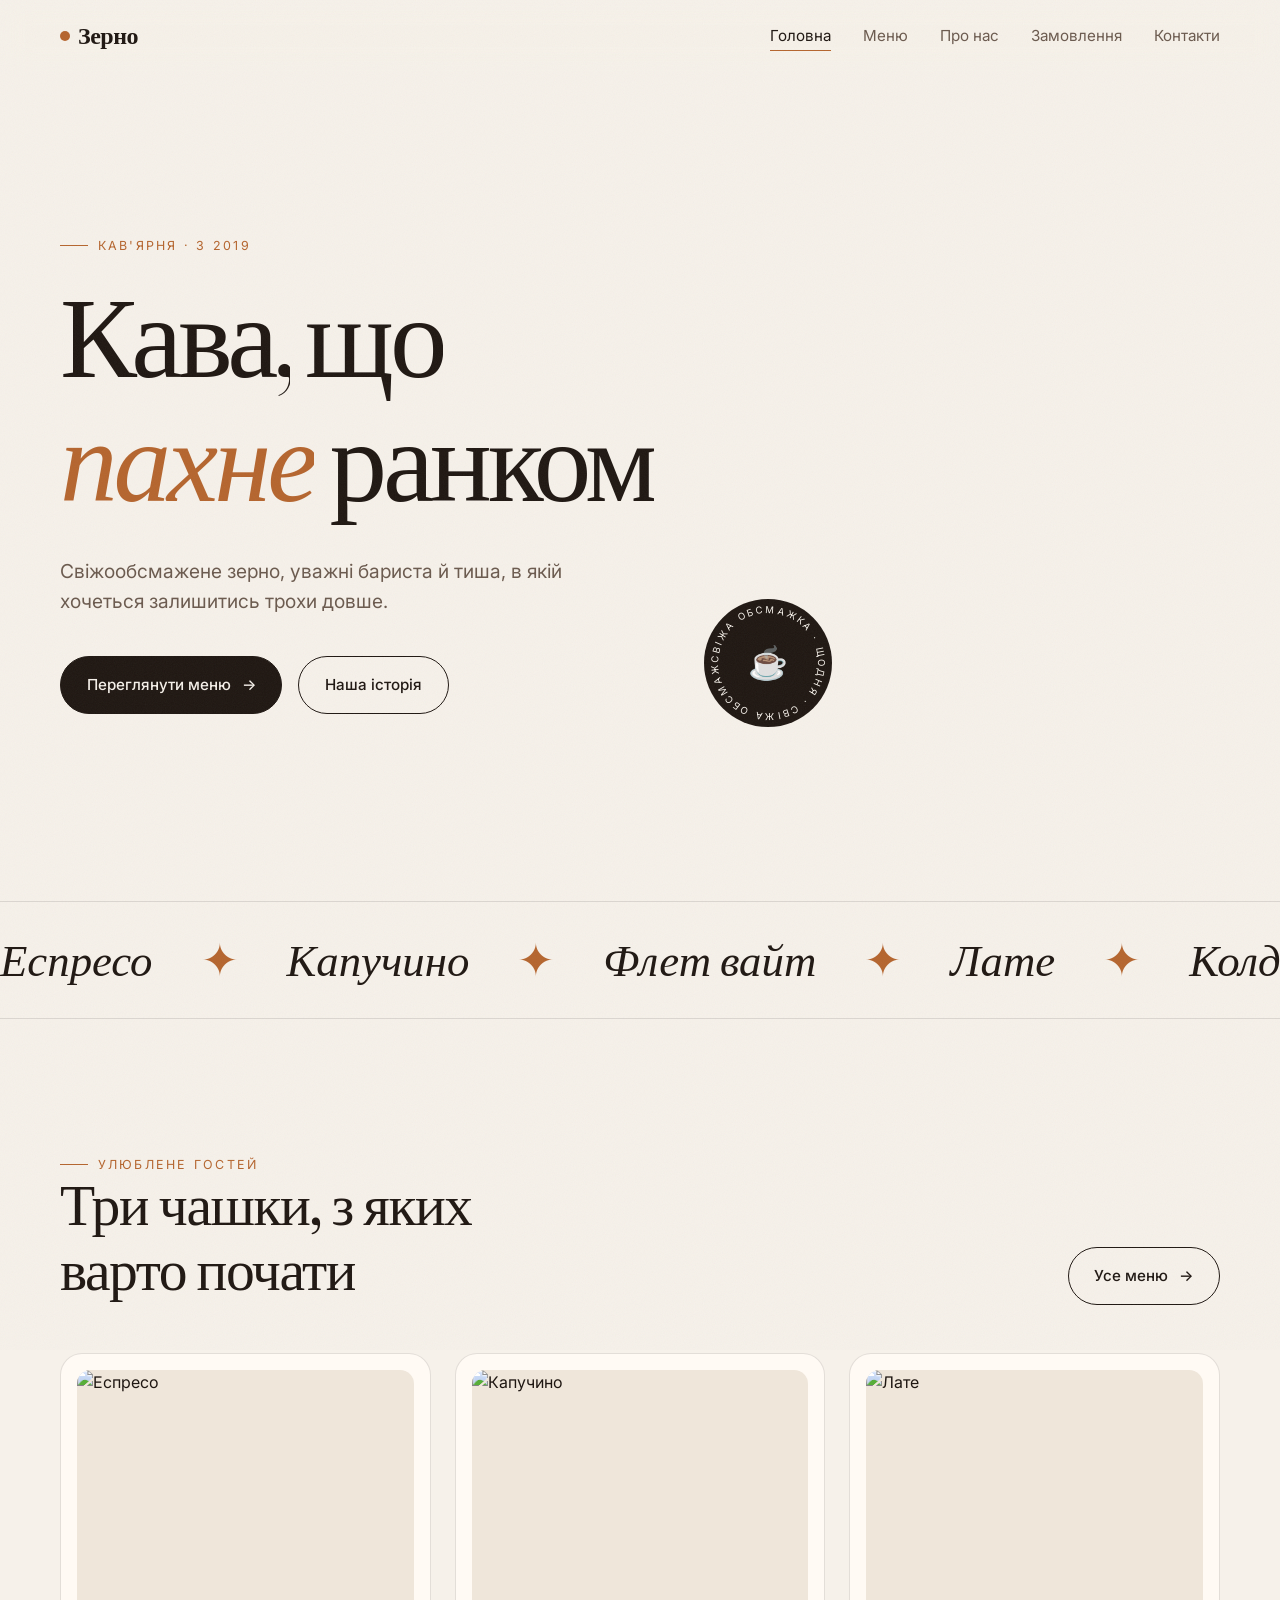
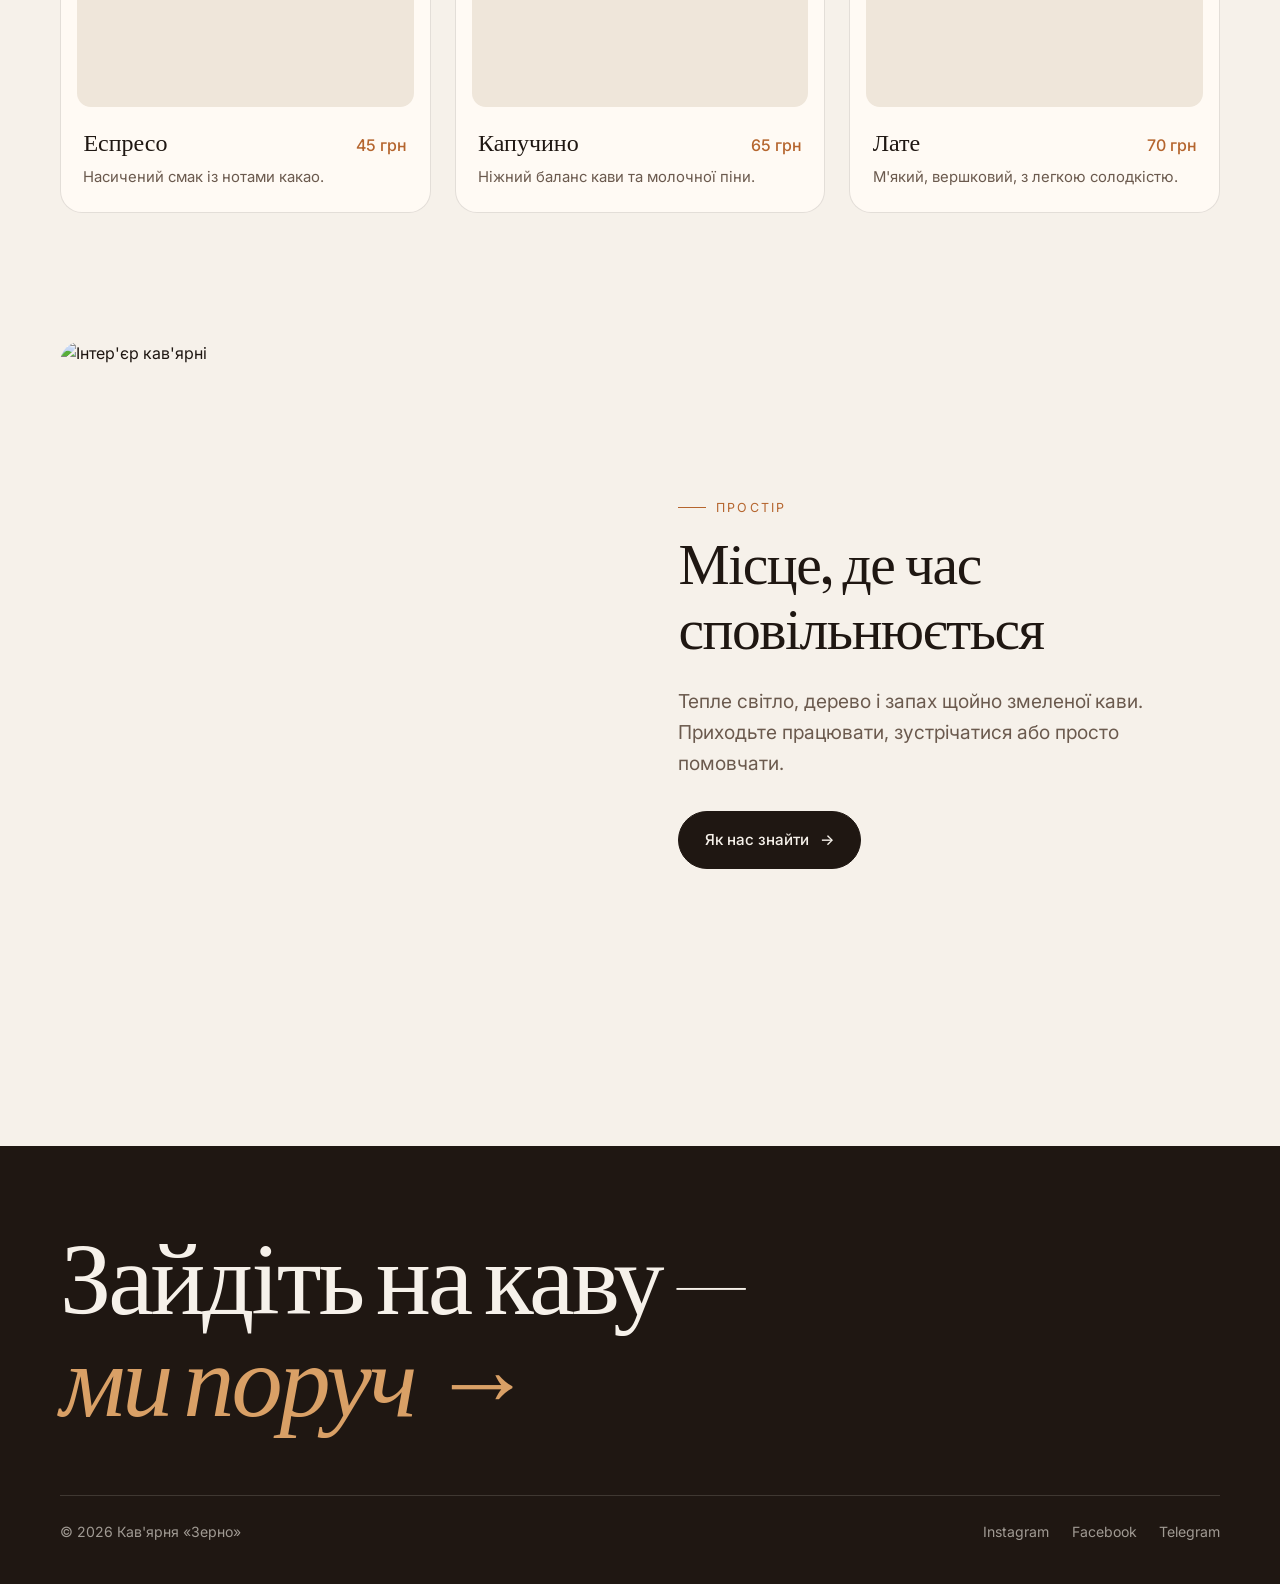
==== index.html @ 42fdb1ff "Багатосторінковий мінімалістичний сайт кав'ярні з анімаціями - 5 сторінок: головна, меню, про нас, з" ====
<!DOCTYPE html>
<html lang="uk">
<head>
  <meta charset="UTF-8">
  <meta name="viewport" content="width=device-width, initial-scale=1.0">
  <title>Зерно — кав'ярня</title>
  <meta name="description" content="Кав'ярня «Зерно»: свіжообсмажена кава, авторські напої та затишок у центрі міста.">
  <link rel="preconnect" href="https://fonts.googleapis.com">
  <link rel="preconnect" href="https://fonts.gstatic.com" crossorigin>
  <link href="https://fonts.googleapis.com/css2?family=Fraunces:ital,opsz,wght@0,9..144,300..600;1,9..144,300..600&family=Inter:wght@400;500&display=swap" rel="stylesheet">
  <link rel="stylesheet" href="css/site.css">
  <script defer src="js/site.js"></script>
</head>
<body data-page="index">
<main>
  <section class="hero">
    <div class="wrap hero-grid">
      <div>
        <span class="eyebrow reveal">Кав'ярня · з 2019</span>
        <h1 class="display split">Кава, що <em>пахне</em> ранком</h1>
        <p class="lead reveal" style="--d:.5s">Свіжообсмажене зерно, уважні бариста й тиша, в якій хочеться залишитись трохи довше.</p>
        <div class="hero-actions reveal" style="--d:.65s">
          <a class="btn" href="menu.html">Переглянути меню <span class="arrow">→</span></a>
          <a class="btn btn--ghost" href="about.html">Наша історія</a>
        </div>
      </div>
      <div class="hero-visual reveal" style="--d:.3s">
        <div class="blob" data-parallax="18">
          <img src="foto/кава до файла lesson.html/coffee-brain-caffeine-neuroscincces.webp" alt="Капучино з латте-артом у формі серця">
        </div>
        <div class="steam" aria-hidden="true"><i></i><i></i><i></i></div>
        <div class="badge" aria-hidden="true" data-parallax="-12">
          <svg viewBox="0 0 128 128"><defs><path id="c" d="M64,64 m-50,0 a50,50 0 1,1 100,0 a50,50 0 1,1 -100,0"/></defs><text><textPath href="#c">свіжа обсмажка · щодня · свіжа обсмажка · щодня ·</textPath></text></svg>
          <b>☕</b>
        </div>
      </div>
    </div>
  </section>

  <div class="marquee" aria-label="Наші напої">
    <div class="marquee-track">
      <span>Еспресо</span><span>✦</span><span>Капучино</span><span>✦</span><span>Флет вайт</span><span>✦</span><span>Лате</span><span>✦</span><span>Колд брю</span><span>✦</span>
    </div>
  </div>

  <section>
    <div class="wrap">
      <div class="section-head">
        <div>
          <span class="eyebrow reveal">Улюблене гостей</span>
          <h2 class="h2 split">Три чашки, з яких<br>варто почати</h2>
        </div>
        <a class="btn btn--ghost reveal" href="menu.html">Усе меню <span class="arrow">→</span></a>
      </div>
      <div class="cards">
        <article class="card reveal">
          <div class="card-img"><img src="foto/папка для файла index.html/еспрессо.jpg" alt="Еспресо" loading="lazy"></div>
          <div class="card-body"><h3>Еспресо</h3><span class="price">45 грн</span></div>
          <p>Насичений смак із нотами какао.</p>
        </article>
        <article class="card reveal" style="--d:.12s">
          <div class="card-img"><img src="foto/кава до файла lesson.html/Everything_you_need_to_know_about_decaf_coffee.webp" alt="Капучино" loading="lazy"></div>
          <div class="card-body"><h3>Капучино</h3><span class="price">65 грн</span></div>
          <p>Ніжний баланс кави та молочної піни.</p>
        </article>
        <article class="card reveal" style="--d:.24s">
          <div class="card-img"><img src="foto/папка для файла index.html/латте норм.jpg" alt="Лате" loading="lazy"></div>
          <div class="card-body"><h3>Лате</h3><span class="price">70 грн</span></div>
          <p>М'який, вершковий, з легкою солодкістю.</p>
        </article>
      </div>
    </div>
  </section>

  <section style="padding-top:0">
    <div class="wrap split-row">
      <div class="media reveal-img"><img src="foto/папка для файла index.html/фон.webp" alt="Інтер'єр кав'ярні" loading="lazy"></div>
      <div>
        <span class="eyebrow reveal">Простір</span>
        <h2 class="h2 split">Місце, де час<br>сповільнюється</h2>
        <p class="lead reveal">Тепле світло, дерево і запах щойно змеленої кави. Приходьте працювати, зустрічатися або просто помовчати.</p>
        <a class="btn reveal" href="contacts.html">Як нас знайти <span class="arrow">→</span></a>
      </div>
    </div>
  </section>
</main>
</body>
</html>
---- css/site.css ----
/* ============ Кав'ярня «Зерно» — спільні стилі ============ */
:root {
  --bg: #f6f1ea;
  --bg-2: #efe6da;
  --ink: #1f1712;
  --ink-soft: #6b5a4e;
  --line: rgba(31, 23, 18, .12);
  --accent: #b5652e;
  --accent-2: #d9a066;
  --card: #fffaf4;
  --radius: 22px;
  --ease: cubic-bezier(.22, 1, .36, 1);
  --serif: "Fraunces", Georgia, serif;
  --sans: "Inter", system-ui, -apple-system, "Segoe UI", sans-serif;
  --wrap: min(1160px, 100% - 40px);
}

* { box-sizing: border-box; margin: 0; padding: 0; }
html { scroll-behavior: smooth; }
body {
  font-family: var(--sans);
  color: var(--ink);
  background: var(--bg);
  line-height: 1.6;
  -webkit-font-smoothing: antialiased;
  overflow-x: hidden;
}
img { display: block; max-width: 100%; }
a { color: inherit; text-decoration: none; }
button, input, select, textarea { font: inherit; color: inherit; }
::selection { background: var(--accent); color: #fff; }

.wrap { width: var(--wrap); margin-inline: auto; }

/* ---------- Плавні переходи між сторінками ---------- */
@view-transition { navigation: auto; }
::view-transition-old(root) { animation: vt-out .35s var(--ease) both; }
::view-transition-new(root) { animation: vt-in .55s var(--ease) both; }
@keyframes vt-out { to { opacity: 0; transform: translateY(-12px); filter: blur(4px); } }
@keyframes vt-in { from { opacity: 0; transform: translateY(16px); filter: blur(4px); } }


/* Шторка-фолбек для браузерів без View Transitions */
.curtain {
  position: fixed; inset: 0; z-index: 100;
  background: var(--ink);
  transform: scaleY(0); transform-origin: bottom;
  pointer-events: none;
}
.curtain.is-leaving { animation: curtain-in .45s var(--ease) forwards; }
@keyframes curtain-in { to { transform: scaleY(1); } }

/* Зерниста текстура */
body::after {
  content: ""; position: fixed; inset: -50%; z-index: 90; pointer-events: none;
  opacity: .05;
  background-image: url("data:image/svg+xml,%3Csvg xmlns='http://www.w3.org/2000/svg' width='160' height='160'%3E%3Cfilter id='n'%3E%3CfeTurbulence type='fractalNoise' baseFrequency='.9' numOctaves='3'/%3E%3C/filter%3E%3Crect width='100%25' height='100%25' filter='url(%23n)'/%3E%3C/svg%3E");
  animation: grain 1.2s steps(4) infinite;
}
@keyframes grain {
  25% { transform: translate(-3%, 2%); }
  50% { transform: translate(2%, -3%); }
  75% { transform: translate(-1%, 3%); }
}

/* ---------- Шапка ---------- */
.site-header {
  position: sticky; top: 0; z-index: 50;
  border-bottom: 1px solid transparent;
  transition: border-color .3s;
}
/* Розмиття на псевдоелементі: backdrop-filter на самій шапці
   ламає position: fixed у мобільного меню */
.site-header::before {
  content: ""; position: absolute; inset: 0; z-index: -1;
  backdrop-filter: blur(14px) saturate(1.4);
  -webkit-backdrop-filter: blur(14px) saturate(1.4);
  background: color-mix(in srgb, var(--bg) 72%, transparent);
}
.site-header.is-scrolled { border-color: var(--line); }
.nav { display: flex; align-items: center; justify-content: space-between; height: 72px; }
.logo { font-family: var(--serif); font-size: 1.5rem; font-weight: 600; letter-spacing: -.02em; display: flex; align-items: center; gap: .5rem; }
.logo-dot { width: 10px; height: 10px; border-radius: 50%; background: var(--accent); animation: pulse 2.4s var(--ease) infinite; }
@keyframes pulse { 50% { transform: scale(1.5); opacity: .5; } }

.nav-links { display: flex; gap: 2rem; list-style: none; }
.nav-links a {
  position: relative; font-size: .95rem; color: var(--ink-soft);
  transition: color .3s;
}
.nav-links a::after {
  content: ""; position: absolute; left: 0; right: 0; bottom: -6px; height: 1.5px;
  background: var(--accent); transform: scaleX(0); transform-origin: right;
  transition: transform .45s var(--ease);
}
.nav-links a:hover, .nav-links a[aria-current="page"] { color: var(--ink); }
.nav-links a:hover::after, .nav-links a[aria-current="page"]::after { transform: scaleX(1); transform-origin: left; }

.burger { display: none; width: 44px; height: 44px; border: 0; background: none; cursor: pointer; position: relative; }
.burger span { position: absolute; left: 11px; right: 11px; height: 1.5px; background: var(--ink); transition: transform .4s var(--ease), top .4s var(--ease); }
.burger span:nth-child(1) { top: 18px; }
.burger span:nth-child(2) { top: 25px; }
.menu-open .burger span:nth-child(1) { top: 21px; transform: rotate(45deg); }
.menu-open .burger span:nth-child(2) { top: 21px; transform: rotate(-45deg); }

@media (max-width: 760px) {
  .burger { display: block; z-index: 2; }
  .nav-links {
    position: fixed; inset: 0; z-index: 1;
    flex-direction: column; justify-content: center; align-items: center; gap: 1.6rem;
    background: var(--bg);
    clip-path: circle(0 at calc(100% - 42px) 36px);
    transition: clip-path .7s var(--ease);
  }
  .nav-links a { font-family: var(--serif); font-size: 2.2rem; color: var(--ink); }
  .menu-open .nav-links { clip-path: circle(150% at calc(100% - 42px) 36px); }
  .menu-open { overflow: hidden; }
}

/* ---------- Типографіка ---------- */
.eyebrow {
  display: inline-flex; align-items: center; gap: .6rem;
  font-size: .78rem; letter-spacing: .18em; text-transform: uppercase; color: var(--accent);
}
.eyebrow::before { content: ""; width: 28px; height: 1px; background: currentColor; }
.display {
  font-family: var(--serif); font-weight: 400; letter-spacing: -.035em; line-height: 1;
  font-size: clamp(3rem, 9vw, 7.5rem);
}
.display em { font-style: italic; color: var(--accent); }
.h2 { font-family: var(--serif); font-weight: 400; letter-spacing: -.025em; line-height: 1.05; font-size: clamp(2rem, 5vw, 3.6rem); }
.lead { font-size: clamp(1.02rem, 1.6vw, 1.2rem); color: var(--ink-soft); max-width: 46ch; }
.muted { color: var(--ink-soft); }

/* Поділ заголовка на слова для анімації */
.split .w { display: inline-block; overflow: hidden; vertical-align: top; padding-bottom: .08em; }
.split .w > span { display: inline-block; transform: translateY(110%); transition: transform 1s var(--ease); transition-delay: calc(var(--i) * 70ms + 100ms); }
.split.is-in .w > span { transform: none; }

/* ---------- Кнопки ---------- */
.btn {
  --b: var(--ink);
  position: relative; display: inline-flex; align-items: center; gap: .7rem;
  padding: 1rem 1.6rem; border-radius: 999px; border: 1px solid var(--b);
  font-size: .95rem; font-weight: 500; cursor: pointer; overflow: hidden; isolation: isolate;
  background: var(--b); color: var(--bg);
  transition: transform .4s var(--ease), color .4s var(--ease);
}
.btn::before {
  content: ""; position: absolute; inset: 0; z-index: -1; border-radius: inherit;
  background: var(--accent); transform: translateY(101%); transition: transform .5s var(--ease);
}
.btn:hover::before { transform: none; }
.btn .arrow { transition: transform .4s var(--ease); }
.btn:hover .arrow { transform: translateX(4px) rotate(-45deg); }
.btn--ghost { background: transparent; color: var(--ink); }
.btn--ghost:hover { color: #fff; }
.btn--ghost::before { background: var(--ink); }

/* ---------- Поява під час скролу ---------- */
.reveal { opacity: 0; translate: 0 40px; }
.reveal.is-in { animation: reveal-in 1s var(--ease) var(--d, 0s) both; }
@keyframes reveal-in { from { opacity: 0; translate: 0 40px; } to { opacity: 1; translate: 0 0; } }
/* clip-path на самому зображенні, бо IntersectionObserver враховує обрізку цілі */
.reveal-img img { clip-path: inset(100% 0 0 0); transform: scale(1.25); transition: clip-path 1.3s var(--ease), transform 1.6s var(--ease); }
.reveal-img.is-in img { clip-path: inset(0 0 0 0); transform: scale(1); }

/* ---------- Секції ---------- */
section { padding: clamp(4rem, 10vw, 8rem) 0; }
.page-hero { padding: clamp(4rem, 9vw, 7rem) 0 clamp(2rem, 5vw, 4rem); }
.page-hero .lead { margin-top: 1.5rem; }

/* Головна: hero */
.hero { min-height: calc(100svh - 72px); display: grid; align-items: center; padding: 2rem 0 4rem; }
.hero-grid { display: grid; grid-template-columns: 1.25fr 1fr; gap: clamp(2rem, 5vw, 5rem); align-items: center; }
.hero .display { margin: 1.4rem 0 1.8rem; }
.hero-actions { display: flex; flex-wrap: wrap; gap: 1rem; margin-top: 2.4rem; }
.hero-visual { position: relative; aspect-ratio: 4 / 5; }
.hero-visual .blob {
  position: absolute; inset: 0; overflow: hidden;
  border-radius: 46% 54% 42% 58% / 52% 40% 60% 48%;
  animation: morph 12s ease-in-out infinite;
}
.hero-visual .blob img { width: 100%; height: 100%; object-fit: cover; transform: scale(1.15); }
@keyframes morph {
  33% { border-radius: 58% 42% 55% 45% / 42% 58% 42% 58%; }
  66% { border-radius: 40% 60% 46% 54% / 60% 44% 56% 40%; }
}
.badge {
  position: absolute; left: -6%; bottom: 8%;
  width: 128px; height: 128px; border-radius: 50%;
  background: var(--ink); color: var(--bg); display: grid; place-items: center;
}
.badge svg { position: absolute; inset: 0; animation: spin 16s linear infinite; }
.badge text { font-size: 9.6px; letter-spacing: .24em; fill: var(--bg); text-transform: uppercase; }
.badge b { font-family: var(--serif); font-size: 2rem; font-weight: 400; }
@keyframes spin { to { transform: rotate(1turn); } }

/* Пара над чашкою */
.steam { position: absolute; top: -8%; left: 50%; transform: translateX(-50%); display: flex; gap: 14px; }
.steam i { width: 6px; height: 60px; border-radius: 6px; background: linear-gradient(to top, rgba(255,255,255,.0), rgba(255,255,255,.75)); filter: blur(4px); animation: steam 3.2s ease-in-out infinite; opacity: 0; }
.steam i:nth-child(2) { animation-delay: .7s; height: 80px; }
.steam i:nth-child(3) { animation-delay: 1.4s; }
@keyframes steam {
  0% { transform: translateY(20px) scaleX(1); opacity: 0; }
  40% { opacity: .9; }
  100% { transform: translateY(-50px) scaleX(2.4) skewX(12deg); opacity: 0; }
}

/* Біжучий рядок */
.marquee { border-block: 1px solid var(--line); padding: 1.4rem 0; overflow: hidden; display: flex; user-select: none; }
.marquee-track { display: flex; flex-shrink: 0; gap: 3rem; padding-right: 3rem; animation: marquee 28s linear infinite; }
.marquee span { font-family: var(--serif); font-size: clamp(1.6rem, 4vw, 2.8rem); white-space: nowrap; font-style: italic; }
.marquee span:nth-child(even) { color: var(--accent); font-style: normal; }
.marquee:hover .marquee-track { animation-play-state: paused; }
@keyframes marquee { to { transform: translateX(-100%); } }

/* Картки напоїв */
.section-head { display: flex; justify-content: space-between; align-items: end; gap: 2rem; flex-wrap: wrap; margin-bottom: 3rem; }
.cards { display: grid; grid-template-columns: repeat(3, 1fr); gap: 1.5rem; }
.card {
  position: relative; background: var(--card); border-radius: var(--radius);
  padding: 1rem 1rem 1.4rem; border: 1px solid var(--line);
  transition: transform .6s var(--ease), box-shadow .6s var(--ease);
  transform-style: preserve-3d;
}
.card:hover { box-shadow: 0 30px 60px -30px rgba(31, 23, 18, .35); }
.card-img { aspect-ratio: 1 / 1; border-radius: calc(var(--radius) - 8px); overflow: hidden; background: var(--bg-2); }
.card-img img { width: 100%; height: 100%; object-fit: cover; transition: transform 1s var(--ease); }
.card:hover .card-img img { transform: scale(1.07); }
.card-body { display: flex; justify-content: space-between; align-items: baseline; padding: 1.1rem .4rem 0; }
.card h3 { font-family: var(--serif); font-weight: 400; font-size: 1.5rem; }
.card .price { font-weight: 500; color: var(--accent); }
.card p { padding: .2rem .4rem 0; color: var(--ink-soft); font-size: .93rem; }

/* Розбивка 2 колонки */
.split-row { display: grid; grid-template-columns: 1fr 1fr; gap: clamp(2rem, 6vw, 6rem); align-items: center; }
.split-row .media { aspect-ratio: 4 / 5; border-radius: var(--radius); overflow: hidden; }
.split-row .media img { width: 100%; height: 100%; object-fit: cover; }
.split-row .h2 { margin: 1rem 0 1.4rem; }
.split-row .btn { margin-top: 2rem; }

/* Цифри */
.stats { display: grid; grid-template-columns: repeat(3, 1fr); border-top: 1px solid var(--line); }
.stat { padding: 2.2rem 1rem 0 0; }
.stat b { display: block; font-family: var(--serif); font-weight: 400; font-size: clamp(2.6rem, 6vw, 4.5rem); line-height: 1; letter-spacing: -.03em; }
.stat span { color: var(--ink-soft); font-size: .92rem; }

/* Цінності */
.values { display: grid; grid-template-columns: repeat(3, 1fr); gap: 1.5rem; }
.value { padding: 2rem; border-radius: var(--radius); border: 1px solid var(--line); transition: background .5s var(--ease), color .5s var(--ease), transform .5s var(--ease); }
.value:hover { background: var(--ink); color: var(--bg); transform: translateY(-6px); }
.value:hover p { color: rgba(246, 241, 234, .7); }
.value .num { font-family: var(--serif); font-style: italic; color: var(--accent); font-size: 1.1rem; }
.value h3 { font-family: var(--serif); font-weight: 400; font-size: 1.6rem; margin: 1.6rem 0 .6rem; }
.value p { color: var(--ink-soft); font-size: .95rem; transition: color .5s; }

/* ---------- Меню ---------- */
.tabs { position: relative; display: inline-flex; padding: 5px; border-radius: 999px; background: var(--bg-2); margin-bottom: 3rem; flex-wrap: wrap; }
.tab { position: relative; z-index: 1; border: 0; background: none; padding: .7rem 1.3rem; border-radius: 999px; cursor: pointer; font-size: .93rem; color: var(--ink-soft); transition: color .4s; }
.tab[aria-selected="true"] { color: var(--bg); }
.tab-pill { position: absolute; z-index: 0; top: 5px; height: calc(100% - 10px); border-radius: 999px; background: var(--ink); transition: left .55s var(--ease), width .55s var(--ease), top .55s var(--ease); }

.menu-grid { display: grid; grid-template-columns: 1fr 1fr; column-gap: 4rem; }
.menu-item {
  display: grid; grid-template-columns: 64px 1fr auto; gap: 1.2rem; align-items: center;
  padding: 1.3rem 0; border-bottom: 1px solid var(--line);
  transition: opacity .45s var(--ease), transform .45s var(--ease);
}
.menu-item.is-hidden { display: none; }
.menu-item.is-entering { opacity: 0; transform: translateY(14px); }
.menu-item .thumb { width: 64px; height: 64px; border-radius: 50%; overflow: hidden; background: var(--bg-2); display: grid; place-items: center; font-size: 1.6rem; }
.menu-item .thumb img { width: 100%; height: 100%; object-fit: cover; transition: transform .6s var(--ease); }
.menu-item:hover .thumb img { transform: scale(1.15) rotate(6deg); }
.menu-item h3 { font-family: var(--serif); font-weight: 400; font-size: 1.25rem; line-height: 1.2; }
.menu-item p { color: var(--ink-soft); font-size: .88rem; }
.menu-item .price { font-weight: 500; white-space: nowrap; }
.menu-item .add {
  margin-left: .8rem; width: 34px; height: 34px; border-radius: 50%; border: 1px solid var(--line);
  background: none; cursor: pointer; font-size: 1.1rem; line-height: 1;
  transition: background .3s, color .3s, transform .4s var(--ease);
}
.menu-item .add:hover { background: var(--ink); color: var(--bg); transform: rotate(90deg); }

/* ---------- Замовлення ---------- */
.order-grid { display: grid; grid-template-columns: 380px 1fr; gap: 2.5rem; align-items: start; }
.panel { background: var(--card); border: 1px solid var(--line); border-radius: var(--radius); padding: 2rem; }
.panel h2 { font-family: var(--serif); font-weight: 400; font-size: 1.6rem; margin-bottom: 1.4rem; }
.field { position: relative; margin-bottom: 1.2rem; }
.field input, .field select, .field textarea {
  width: 100%; padding: 1.35rem 1rem .55rem; border-radius: 14px;
  border: 1px solid var(--line); background: var(--bg); outline: none;
  transition: border-color .3s, box-shadow .3s;
}
.field textarea { min-height: 130px; resize: vertical; }
.field select { appearance: none; cursor: pointer; }
.field label {
  position: absolute; left: 1rem; top: 1rem; color: var(--ink-soft); font-size: .95rem; pointer-events: none;
  transition: transform .3s var(--ease), font-size .3s var(--ease), color .3s;
  transform-origin: left;
}
.field input:focus, .field select:focus, .field textarea:focus { border-color: var(--accent); box-shadow: 0 0 0 4px color-mix(in srgb, var(--accent) 15%, transparent); }
.field input:focus + label, .field input:not(:placeholder-shown) + label,
.field textarea:focus + label, .field textarea:not(:placeholder-shown) + label,
.field select + label { transform: translateY(-.62rem); font-size: .74rem; color: var(--accent); }
.panel .btn { width: 100%; justify-content: center; margin-top: .4rem; }

.order-list { display: grid; gap: .8rem; }
.order-empty { padding: 3rem 1rem; text-align: center; color: var(--ink-soft); border: 1px dashed var(--line); border-radius: var(--radius); }
.order-empty .cup { font-size: 2.6rem; display: block; margin-bottom: .6rem; animation: float 3s ease-in-out infinite; }
@keyframes float { 50% { transform: translateY(-8px) rotate(-6deg); } }
.order-item {
  display: grid; grid-template-columns: 60px 1fr auto auto; gap: 1rem; align-items: center;
  padding: .8rem; padding-right: 1rem; border-radius: 18px; background: var(--card); border: 1px solid var(--line);
  animation: item-in .6s var(--ease) both;
}
.order-item.is-removing { animation: item-out .45s var(--ease) forwards; }
@keyframes item-in { from { opacity: 0; transform: translateX(-24px) scale(.97); } }
@keyframes item-out { to { opacity: 0; transform: translateX(40px); height: 0; padding-block: 0; margin-top: -.8rem; border-width: 0; } }
.order-item img { width: 60px; height: 60px; border-radius: 14px; object-fit: cover; }
.order-item h4 { font-family: var(--serif); font-weight: 400; font-size: 1.15rem; }
.order-item .price { font-weight: 500; }
.order-item .remove { width: 36px; height: 36px; border-radius: 50%; border: 1px solid var(--line); background: none; cursor: pointer; transition: background .3s, color .3s, transform .4s var(--ease); }
.order-item .remove:hover { background: #b23a2b; border-color: #b23a2b; color: #fff; transform: rotate(90deg); }
.order-summary { display: flex; justify-content: space-between; gap: 1rem; flex-wrap: wrap; margin-top: 1.5rem; padding: 1.4rem 1.6rem; border-radius: var(--radius); background: var(--ink); color: var(--bg); }
.order-summary b { font-family: var(--serif); font-weight: 400; font-size: 1.6rem; display: inline-block; }
.order-summary b.bump { animation: bump .5s var(--ease); }
@keyframes bump { 40% { transform: scale(1.25); color: var(--accent-2); } }

/* ---------- Контакти ---------- */
.contact-grid { display: grid; grid-template-columns: 1fr 1fr; gap: clamp(2rem, 6vw, 5rem); }
.info-list { list-style: none; border-top: 1px solid var(--line); }
.info-list li { display: grid; grid-template-columns: 140px 1fr; gap: 1rem; padding: 1.4rem 0; border-bottom: 1px solid var(--line); }
.info-list span { color: var(--ink-soft); font-size: .9rem; }
.info-list a { background: linear-gradient(var(--accent), var(--accent)) left bottom / 0 1px no-repeat; transition: background-size .5s var(--ease); }
.info-list a:hover { background-size: 100% 1px; }
.hours { display: grid; grid-template-columns: 1fr auto; row-gap: .2rem; }
.open-now { display: inline-flex; align-items: center; gap: .5rem; font-size: .85rem; margin-top: .6rem; padding: .3rem .8rem; border-radius: 999px; background: var(--bg-2); }
.open-now::before { content: ""; width: 8px; height: 8px; border-radius: 50%; background: var(--c, #3a9a5b); animation: pulse 2s infinite; }

/* Тост */
.toast {
  position: fixed; left: 50%; bottom: 28px; z-index: 80;
  transform: translate(-50%, 140%); padding: .9rem 1.4rem; border-radius: 999px;
  background: var(--ink); color: var(--bg); font-size: .93rem; box-shadow: 0 20px 40px -20px rgba(0,0,0,.5);
  visibility: hidden; opacity: 0;
  transition: transform .6s var(--ease), opacity .4s, visibility 0s .6s;
}
.toast.is-shown { transform: translate(-50%, 0); visibility: visible; opacity: 1; transition: transform .6s var(--ease), opacity .3s; }

/* ---------- Футер ---------- */
.site-footer { padding: 5rem 0 2.5rem; background: var(--ink); color: var(--bg); }
.footer-cta { font-family: var(--serif); font-weight: 400; letter-spacing: -.03em; line-height: 1; font-size: clamp(2.6rem, 8vw, 6.5rem); }
.footer-cta a { font-style: italic; color: var(--accent-2); display: inline-block; transition: transform .6s var(--ease); }
.footer-cta a:hover { transform: translateX(12px); }
.footer-bottom { display: flex; justify-content: space-between; gap: 1rem; flex-wrap: wrap; margin-top: 4rem; padding-top: 1.6rem; border-top: 1px solid rgba(246, 241, 234, .15); font-size: .88rem; color: rgba(246, 241, 234, .6); }
.footer-bottom nav { display: flex; gap: 1.4rem; }
.footer-bottom a:hover { color: var(--bg); }

/* ---------- Курсор ---------- */
.cursor {
  position: fixed; top: 0; left: 0; z-index: 95; pointer-events: none;
  width: 36px; height: 36px; margin: -18px 0 0 -18px; border-radius: 50%;
  border: 1px solid var(--ink); mix-blend-mode: difference; border-color: #fff;
  transition: width .35s var(--ease), height .35s var(--ease), margin .35s var(--ease), background .35s, opacity .3s;
  opacity: 0;
}
.cursor.is-active { opacity: 1; }
.cursor.is-hover { width: 70px; height: 70px; margin: -35px 0 0 -35px; background: #fff; }
@media (hover: none), (pointer: coarse) { .cursor { display: none; } }

/* ---------- Адаптив ---------- */
@media (max-width: 960px) {
  .hero-grid, .split-row, .contact-grid, .order-grid { grid-template-columns: 1fr; }
  .hero-visual { max-width: 440px; width: 100%; margin-inline: auto; }
  .cards, .values { grid-template-columns: 1fr 1fr; }
  .menu-grid { grid-template-columns: 1fr; }
  .split-row .media { aspect-ratio: 4 / 3; }
}
@media (max-width: 600px) {
  .cards, .values, .stats { grid-template-columns: 1fr; }
  .badge { width: 104px; height: 104px; left: 0; }
  .info-list li { grid-template-columns: 1fr; gap: .2rem; }
  .order-item { grid-template-columns: 52px 1fr auto; }
  .order-item .price { grid-column: 2; grid-row: 2; }
  .order-item .remove { grid-row: 1 / 3; grid-column: 3; }
  .order-item img { grid-row: 1 / 3; width: 52px; height: 52px; }
}

/* ---------- Доступність: менше руху ---------- */
@media (prefers-reduced-motion: reduce) {
  *, *::before, *::after { animation-duration: .01ms !important; animation-iteration-count: 1 !important; transition-duration: .01ms !important; scroll-behavior: auto !important; }
  .reveal { opacity: 1; translate: none; }
  .split .w > span { transform: none; }
  .reveal-img img { clip-path: none; }
  @view-transition { navigation: none; }
}
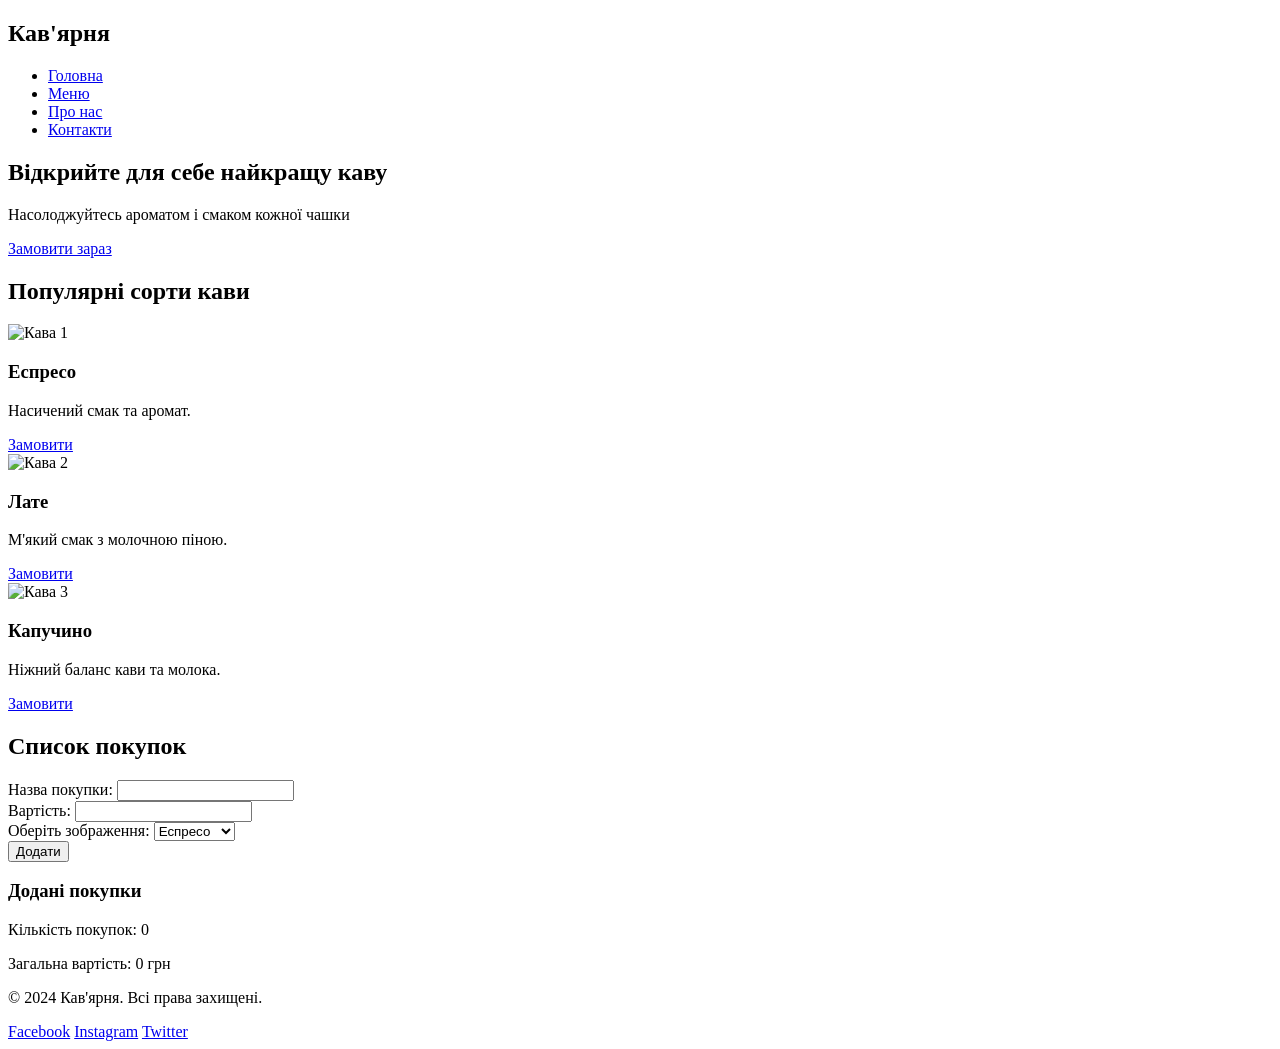
==== commit 97bb4fd5: "Prepare site for Vercel: rename Index.html to index.html, add vercel.json" ====
--- a/index.html
+++ b/index.html
@@ -3,86 +3,119 @@
 <head>
   <meta charset="UTF-8">
   <meta name="viewport" content="width=device-width, initial-scale=1.0">
-  <title>Зерно — кав'ярня</title>
-  <meta name="description" content="Кав'ярня «Зерно»: свіжообсмажена кава, авторські напої та затишок у центрі міста.">
-  <link rel="preconnect" href="https://fonts.googleapis.com">
-  <link rel="preconnect" href="https://fonts.gstatic.com" crossorigin>
-  <link href="https://fonts.googleapis.com/css2?family=Fraunces:ital,opsz,wght@0,9..144,300..600;1,9..144,300..600&family=Inter:wght@400;500&display=swap" rel="stylesheet">
-  <link rel="stylesheet" href="css/site.css">
-  <script defer src="js/site.js"></script>
+  <title>Кав'ярня</title>
+  <link href="/css/style.css" rel="stylesheet">
+  <script defer src="/js/js.js"></script>
+  <script defer src="/js/pract.js"></script>
+  <link href="https://cdn.jsdelivr.net/npm/tailwindcss@2.2.19/dist/tailwind.min.css" rel="stylesheet">
 </head>
-<body data-page="index">
-<main>
-  <section class="hero">
-    <div class="wrap hero-grid">
-      <div>
-        <span class="eyebrow reveal">Кав'ярня · з 2019</span>
-        <h1 class="display split">Кава, що <em>пахне</em> ранком</h1>
-        <p class="lead reveal" style="--d:.5s">Свіжообсмажене зерно, уважні бариста й тиша, в якій хочеться залишитись трохи довше.</p>
-        <div class="hero-actions reveal" style="--d:.65s">
-          <a class="btn" href="menu.html">Переглянути меню <span class="arrow">→</span></a>
-          <a class="btn btn--ghost" href="about.html">Наша історія</a>
+<body class="bg-brown-50 font-sans">
+
+  <!-- Навігація -->
+  <nav class="bg-white p-4 shadow-md">
+    <div class="container mx-auto flex justify-between items-center">
+      <h1 class="text-2xl font-bold text-brown-800">Кав'ярня</h1>
+      <ul class="flex space-x-4">
+        <li><a href="#" class="text-brown-600 hover:text-brown-800">Головна</a></li>
+        <li><a href="#" class="text-brown-600 hover:text-brown-800">Меню</a></li>
+        <li><a href="#" class="text-brown-600 hover:text-brown-800">Про нас</a></li>
+        <li><a href="#" class="text-brown-600 hover:text-brown-800">Контакти</a></li>
+      </ul>
+    </div>
+  </nav>
+
+  <!-- Герой-секція -->
+  <section class="bg-cover bg-center h-96 flex items-center justify-center" style="background-image: url('foto/папка для файла index.html/фон.webp');">
+    <div class="bg-white bg-opacity-80 p-8 rounded-lg text-center">
+      <h2 class="text-4xl font-bold text-brown-800 mb-4">Відкрийте для себе найкращу каву</h2>
+      <p class="text-brown-600 mb-6">Насолоджуйтесь ароматом і смаком кожної чашки</p>
+      <a href="#" class="bg-brown-600 text-black px-6 py-3 rounded-full hover:bg-brown-800">Замовити зараз</a>
+    </div>
+  </section>
+
+  <!-- Популярні сорти кави -->
+  <section class="py-12">
+    <div class="container mx-auto text-center">
+      <h2 class="text-3xl font-bold text-brown-800 mb-8">Популярні сорти кави</h2>
+      <div class="grid grid-cols-1 md:grid-cols-3 gap-8">
+        <!-- Карточка кави -->
+        <div class="bg-white p-6 rounded-lg shadow-md">
+          <img src="foto/папка для файла index.html/еспрессо норм.jpg" alt="Кава 1" class="w-full h-48 object-cover rounded-lg mb-4">
+          <h3 class="text-2xl text-brown-800">Еспресо</h3>
+          <p class="text-brown-600">Насичений смак та аромат.</p>
+          <a href="#" class="block bg-brown-600 text-black mt-4 px-6 py-3 rounded-full hover:bg-brown-800">Замовити</a>
         </div>
-      </div>
-      <div class="hero-visual reveal" style="--d:.3s">
-        <div class="blob" data-parallax="18">
-          <img src="foto/кава до файла lesson.html/coffee-brain-caffeine-neuroscincces.webp" alt="Капучино з латте-артом у формі серця">
+        <!-- Карточка кави -->
+        <div class="bg-white p-6 rounded-lg shadow-md">
+          <img src="foto/папка для файла index.html/латте норм.jpg" alt="Кава 2" class="w-full h-48 object-cover rounded-lg mb-4">
+          <h3 class="text-2xl text-brown-800">Лате</h3>
+          <p class="text-brown-600">М'який смак з молочною піною.</p>
+          <a href="#" class="block bg-brown-600 text-black mt-4 px-6 py-3 rounded-full hover:bg-brown-800">Замовити</a>
         </div>
-        <div class="steam" aria-hidden="true"><i></i><i></i><i></i></div>
-        <div class="badge" aria-hidden="true" data-parallax="-12">
-          <svg viewBox="0 0 128 128"><defs><path id="c" d="M64,64 m-50,0 a50,50 0 1,1 100,0 a50,50 0 1,1 -100,0"/></defs><text><textPath href="#c">свіжа обсмажка · щодня · свіжа обсмажка · щодня ·</textPath></text></svg>
-          <b>☕</b>
+        <!-- Карточка кави -->
+        <div class="bg-white p-6 rounded-lg shadow-md">
+          <img src="foto/папка для файла index.html/капучіно.jpg" alt="Кава 3" class="w-full h-48 object-cover rounded-lg mb-4">
+          <h3 class="text-2xl text-brown-800">Капучино</h3>
+          <p class="text-brown-600">Ніжний баланс кави та молока.</p>
+          <a href="#" class="block bg-brown-600 text-black mt-4 px-6 py-3 rounded-full hover:bg-brown-800">Замовити</a>
         </div>
       </div>
     </div>
   </section>
 
-  <div class="marquee" aria-label="Наші напої">
-    <div class="marquee-track">
-      <span>Еспресо</span><span>✦</span><span>Капучино</span><span>✦</span><span>Флет вайт</span><span>✦</span><span>Лате</span><span>✦</span><span>Колд брю</span><span>✦</span>
-    </div>
-  </div>
+  <!-- Форма для динамічного списку покупок -->
+  <section class="py-12">
+    <div class="container mx-auto">
+      <h2 class="text-3xl font-bold text-brown-800 mb-8 text-center">Список покупок</h2>
+      <div class="flex flex-col md:flex-row justify-between">
+        <!-- Форма -->
+        <div class="bg-white p-6 rounded-lg shadow-md w-full md:w-1/3">
+          <form id="shopping-form">
+            <div class="mb-4">
+              <label for="item-name" class="block text-brown-800">Назва покупки:</label>
+              <input type="text" id="item-name" class="w-full p-2 border border-brown-400 rounded" required>
+            </div>
+            <div class="mb-4">
+              <label for="item-price" class="block text-brown-800">Вартість:</label>
+              <input type="number" id="item-price" class="w-full p-2 border border-brown-400 rounded" required>
+            </div>
+            <div class="mb-4">
+              <label for="item-image" class="block text-brown-800">Оберіть зображення:</label>
+              <select id="item-image" class="w-full p-2 border border-brown-400 rounded">
+                <option value="foto/папка для файла index.html/еспрессо норм.jpg">Еспресо</option>
+                <option value="foto/папка для файла index.html/латте норм.jpg">Лате</option>
+                <option value="foto/папка для файла index.html/капучіно.jpg">Капучино</option>
+              </select>
+            </div>
+            <button type="submit" class="bg-brown-600 text-black px-6 py-2 rounded-full hover:bg-brown-800">Додати</button>
+          </form>
+        </div>
 
-  <section>
-    <div class="wrap">
-      <div class="section-head">
-        <div>
-          <span class="eyebrow reveal">Улюблене гостей</span>
-          <h2 class="h2 split">Три чашки, з яких<br>варто почати</h2>
+        <!-- Список покупок -->
+        <div id="shopping-list" class="w-full md:w-2/3 p-6">
+          <h3 class="text-2xl font-bold text-brown-800 mb-4">Додані покупки</h3>
+          <div id="list-items"></div>
         </div>
-        <a class="btn btn--ghost reveal" href="menu.html">Усе меню <span class="arrow">→</span></a>
       </div>
-      <div class="cards">
-        <article class="card reveal">
-          <div class="card-img"><img src="foto/папка для файла index.html/еспрессо.jpg" alt="Еспресо" loading="lazy"></div>
-          <div class="card-body"><h3>Еспресо</h3><span class="price">45 грн</span></div>
-          <p>Насичений смак із нотами какао.</p>
-        </article>
-        <article class="card reveal" style="--d:.12s">
-          <div class="card-img"><img src="foto/кава до файла lesson.html/Everything_you_need_to_know_about_decaf_coffee.webp" alt="Капучино" loading="lazy"></div>
-          <div class="card-body"><h3>Капучино</h3><span class="price">65 грн</span></div>
-          <p>Ніжний баланс кави та молочної піни.</p>
-        </article>
-        <article class="card reveal" style="--d:.24s">
-          <div class="card-img"><img src="foto/папка для файла index.html/латте норм.jpg" alt="Лате" loading="lazy"></div>
-          <div class="card-body"><h3>Лате</h3><span class="price">70 грн</span></div>
-          <p>М'який, вершковий, з легкою солодкістю.</p>
-        </article>
+
+      <!-- Інформаційний блок -->
+      <div class="mt-8 bg-white p-6 rounded-lg shadow-md text-center">
+        <p class="text-xl text-brown-800">Кількість покупок: <span id="item-count">0</span></p>
+        <p class="text-xl text-brown-800">Загальна вартість: <span id="total-price">0</span> грн</p>
       </div>
     </div>
   </section>
 
-  <section style="padding-top:0">
-    <div class="wrap split-row">
-      <div class="media reveal-img"><img src="foto/папка для файла index.html/фон.webp" alt="Інтер'єр кав'ярні" loading="lazy"></div>
-      <div>
-        <span class="eyebrow reveal">Простір</span>
-        <h2 class="h2 split">Місце, де час<br>сповільнюється</h2>
-        <p class="lead reveal">Тепле світло, дерево і запах щойно змеленої кави. Приходьте працювати, зустрічатися або просто помовчати.</p>
-        <a class="btn reveal" href="contacts.html">Як нас знайти <span class="arrow">→</span></a>
+  <!-- Футер -->
+  <footer class="bg-brown-800 text-black py-6">
+    <div class="container mx-auto text-center">
+      <p>© 2024 Кав'ярня. Всі права захищені.</p>
+      <div class="flex justify-center space-x-4 mt-4">
+        <a href="#" class="hover:text-gray-400">Facebook</a>
+        <a href="#" class="hover:text-gray-400">Instagram</a>
+        <a href="#" class="hover:text-gray-400">Twitter</a>
       </div>
     </div>
-  </section>
-</main>
+  </footer>
 </body>
 </html>
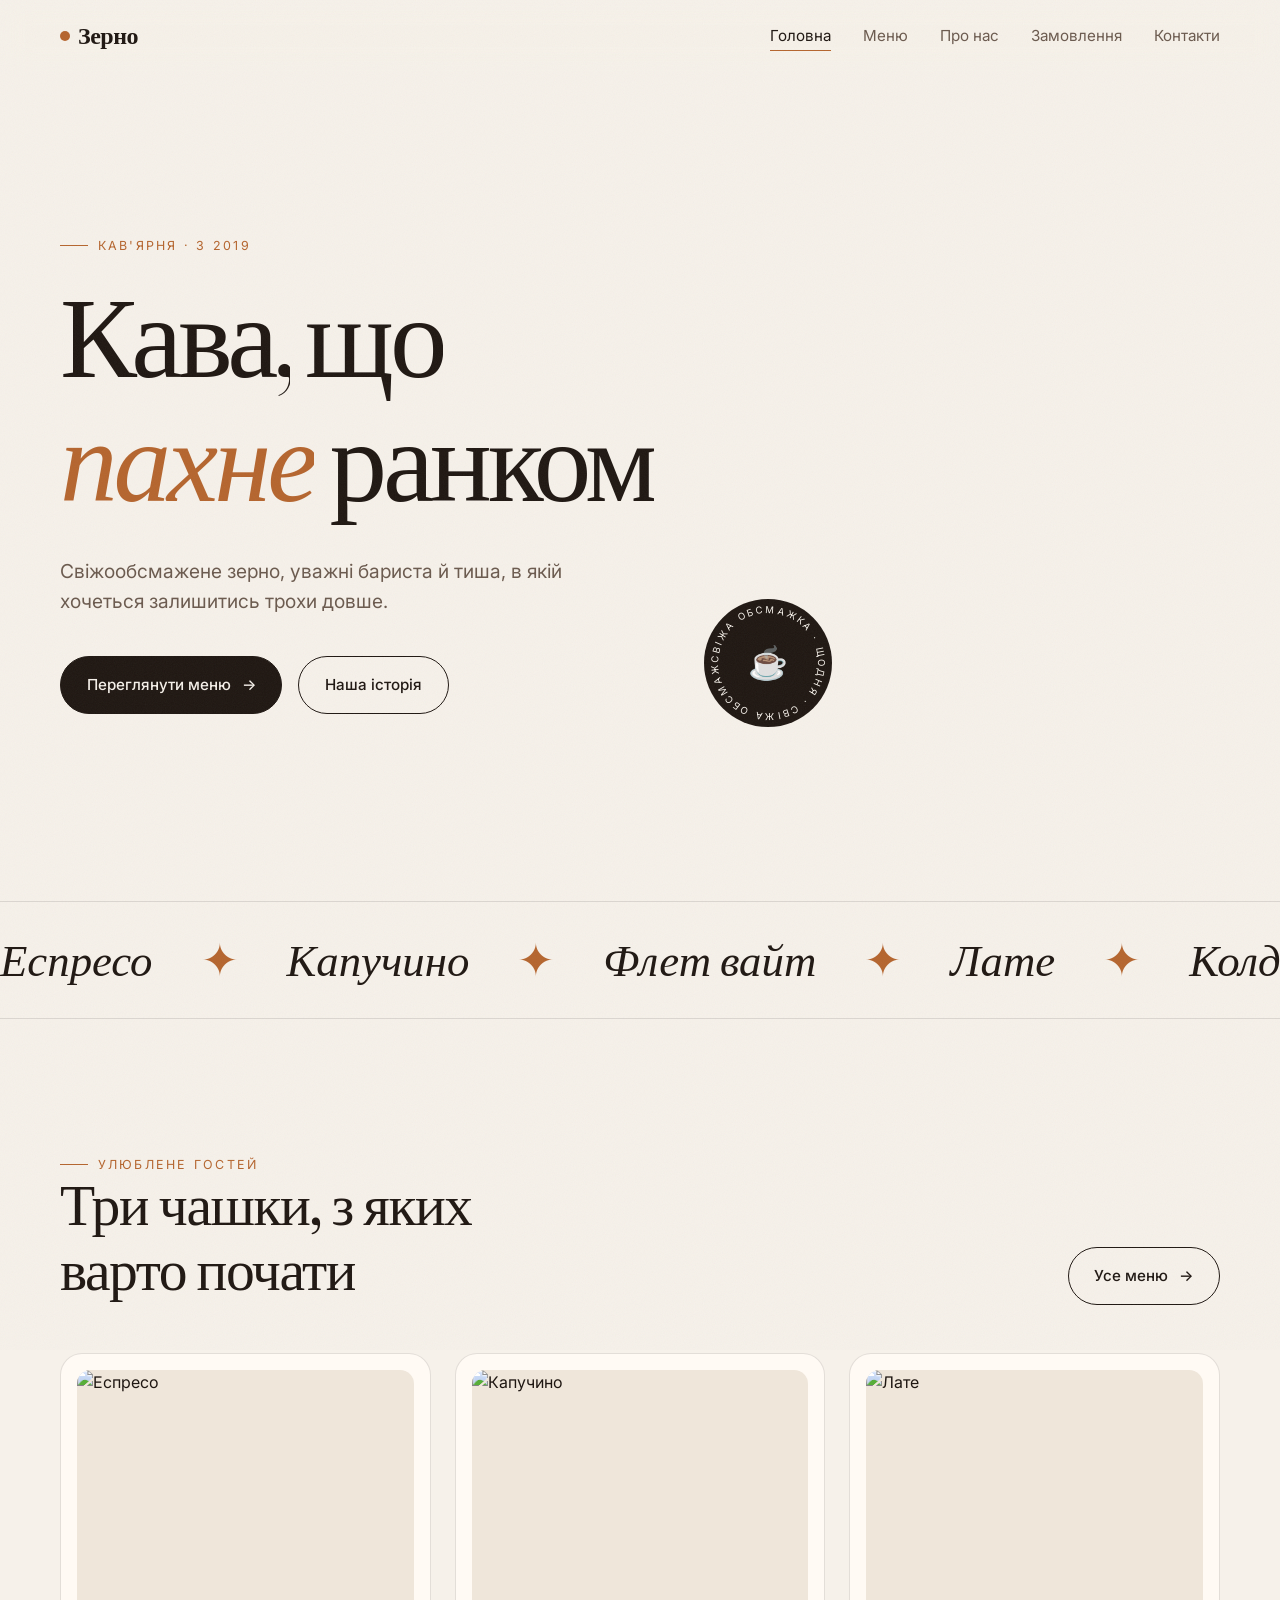
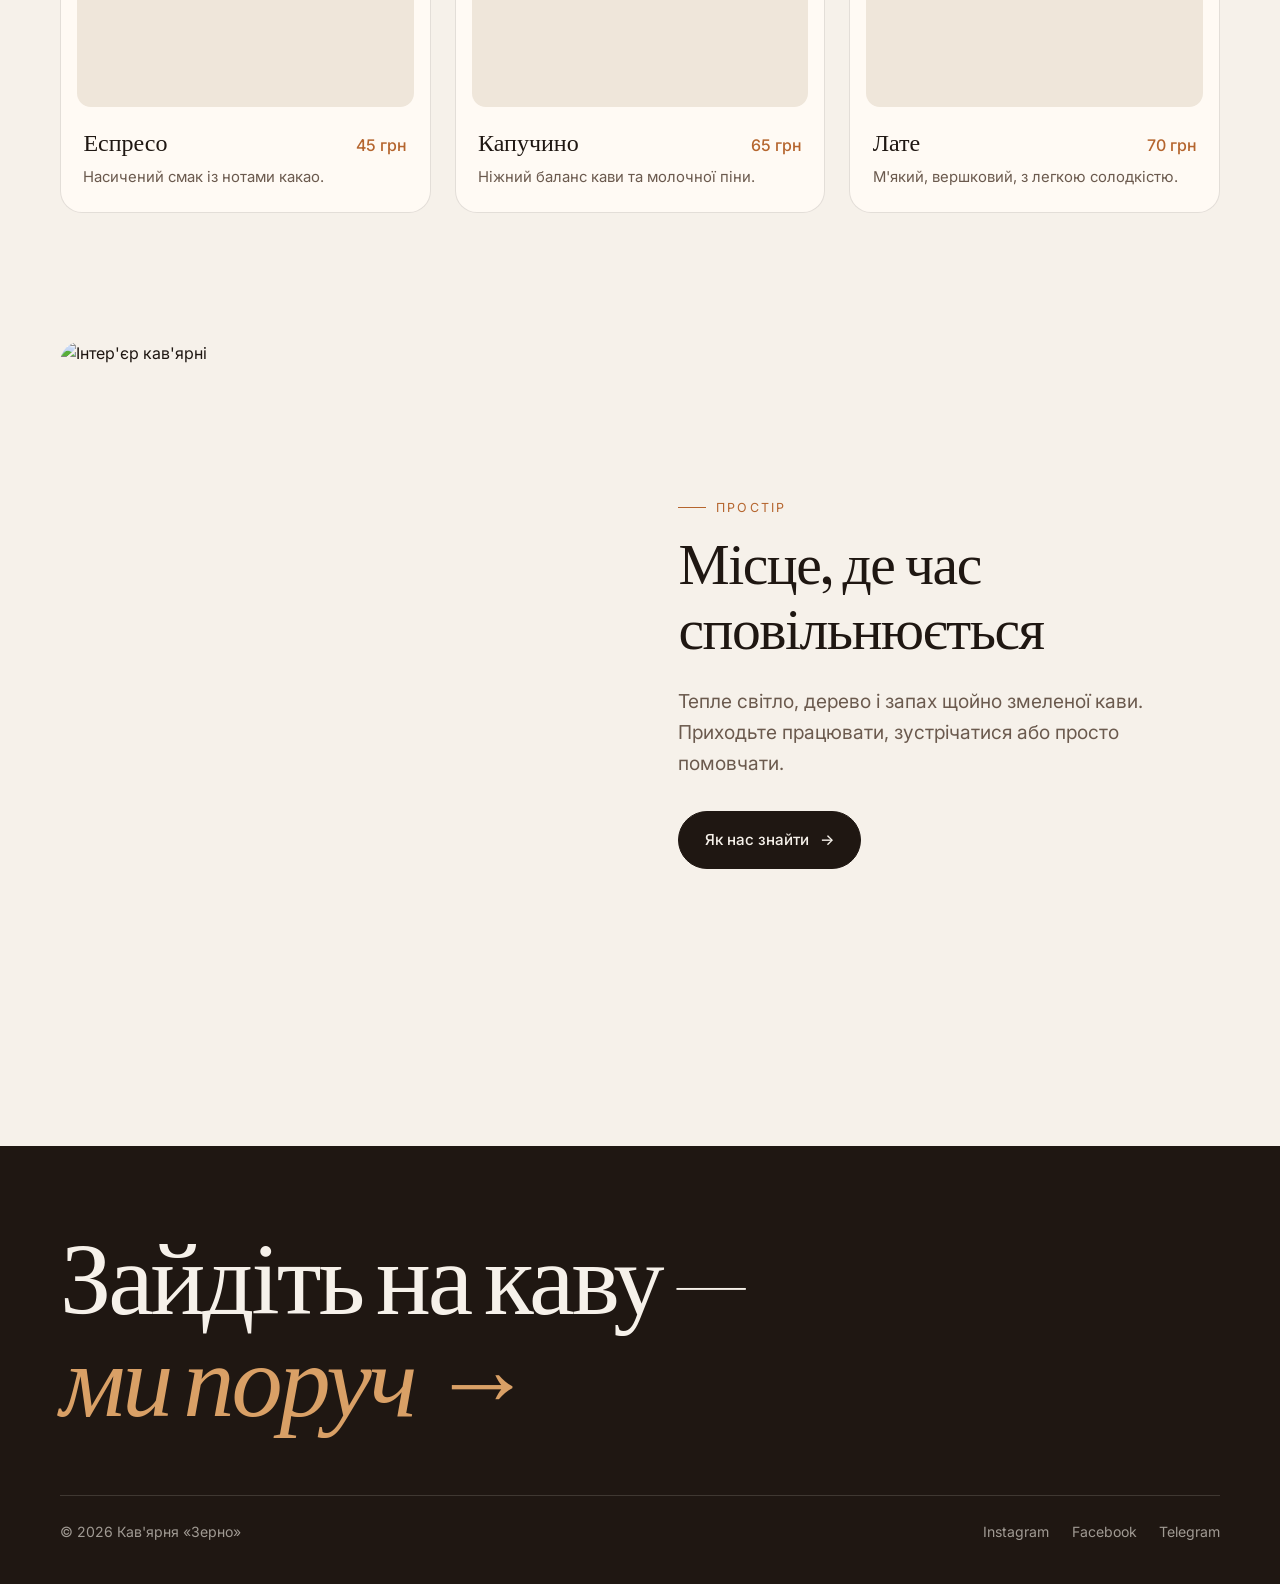
==== commit 3c0ecda2: "Merge pull request #7 from denhemelen/claude/cafe-multipage-site-evm0dl Claude/cafe multipage site e" ====
--- a/index.html
+++ b/index.html
@@ -3,119 +3,86 @@
 <head>
   <meta charset="UTF-8">
   <meta name="viewport" content="width=device-width, initial-scale=1.0">
-  <title>Кав'ярня</title>
-  <link href="/css/style.css" rel="stylesheet">
-  <script defer src="/js/js.js"></script>
-  <script defer src="/js/pract.js"></script>
-  <link href="https://cdn.jsdelivr.net/npm/tailwindcss@2.2.19/dist/tailwind.min.css" rel="stylesheet">
+  <title>Зерно — кав'ярня</title>
+  <meta name="description" content="Кав'ярня «Зерно»: свіжообсмажена кава, авторські напої та затишок у центрі міста.">
+  <link rel="preconnect" href="https://fonts.googleapis.com">
+  <link rel="preconnect" href="https://fonts.gstatic.com" crossorigin>
+  <link href="https://fonts.googleapis.com/css2?family=Fraunces:ital,opsz,wght@0,9..144,300..600;1,9..144,300..600&family=Inter:wght@400;500&display=swap" rel="stylesheet">
+  <link rel="stylesheet" href="css/site.css">
+  <script defer src="js/site.js"></script>
 </head>
-<body class="bg-brown-50 font-sans">
-
-  <!-- Навігація -->
-  <nav class="bg-white p-4 shadow-md">
-    <div class="container mx-auto flex justify-between items-center">
-      <h1 class="text-2xl font-bold text-brown-800">Кав'ярня</h1>
-      <ul class="flex space-x-4">
-        <li><a href="#" class="text-brown-600 hover:text-brown-800">Головна</a></li>
-        <li><a href="#" class="text-brown-600 hover:text-brown-800">Меню</a></li>
-        <li><a href="#" class="text-brown-600 hover:text-brown-800">Про нас</a></li>
-        <li><a href="#" class="text-brown-600 hover:text-brown-800">Контакти</a></li>
-      </ul>
-    </div>
-  </nav>
-
-  <!-- Герой-секція -->
-  <section class="bg-cover bg-center h-96 flex items-center justify-center" style="background-image: url('foto/папка для файла index.html/фон.webp');">
-    <div class="bg-white bg-opacity-80 p-8 rounded-lg text-center">
-      <h2 class="text-4xl font-bold text-brown-800 mb-4">Відкрийте для себе найкращу каву</h2>
-      <p class="text-brown-600 mb-6">Насолоджуйтесь ароматом і смаком кожної чашки</p>
-      <a href="#" class="bg-brown-600 text-black px-6 py-3 rounded-full hover:bg-brown-800">Замовити зараз</a>
-    </div>
-  </section>
-
-  <!-- Популярні сорти кави -->
-  <section class="py-12">
-    <div class="container mx-auto text-center">
-      <h2 class="text-3xl font-bold text-brown-800 mb-8">Популярні сорти кави</h2>
-      <div class="grid grid-cols-1 md:grid-cols-3 gap-8">
-        <!-- Карточка кави -->
-        <div class="bg-white p-6 rounded-lg shadow-md">
-          <img src="foto/папка для файла index.html/еспрессо норм.jpg" alt="Кава 1" class="w-full h-48 object-cover rounded-lg mb-4">
-          <h3 class="text-2xl text-brown-800">Еспресо</h3>
-          <p class="text-brown-600">Насичений смак та аромат.</p>
-          <a href="#" class="block bg-brown-600 text-black mt-4 px-6 py-3 rounded-full hover:bg-brown-800">Замовити</a>
+<body data-page="index">
+<main>
+  <section class="hero">
+    <div class="wrap hero-grid">
+      <div>
+        <span class="eyebrow reveal">Кав'ярня · з 2019</span>
+        <h1 class="display split">Кава, що <em>пахне</em> ранком</h1>
+        <p class="lead reveal" style="--d:.5s">Свіжообсмажене зерно, уважні бариста й тиша, в якій хочеться залишитись трохи довше.</p>
+        <div class="hero-actions reveal" style="--d:.65s">
+          <a class="btn" href="menu.html">Переглянути меню <span class="arrow">→</span></a>
+          <a class="btn btn--ghost" href="about.html">Наша історія</a>
         </div>
-        <!-- Карточка кави -->
-        <div class="bg-white p-6 rounded-lg shadow-md">
-          <img src="foto/папка для файла index.html/латте норм.jpg" alt="Кава 2" class="w-full h-48 object-cover rounded-lg mb-4">
-          <h3 class="text-2xl text-brown-800">Лате</h3>
-          <p class="text-brown-600">М'який смак з молочною піною.</p>
-          <a href="#" class="block bg-brown-600 text-black mt-4 px-6 py-3 rounded-full hover:bg-brown-800">Замовити</a>
+      </div>
+      <div class="hero-visual reveal" style="--d:.3s">
+        <div class="blob" data-parallax="18">
+          <img src="foto/кава до файла lesson.html/coffee-brain-caffeine-neuroscincces.webp" alt="Капучино з латте-артом у формі серця">
         </div>
-        <!-- Карточка кави -->
-        <div class="bg-white p-6 rounded-lg shadow-md">
-          <img src="foto/папка для файла index.html/капучіно.jpg" alt="Кава 3" class="w-full h-48 object-cover rounded-lg mb-4">
-          <h3 class="text-2xl text-brown-800">Капучино</h3>
-          <p class="text-brown-600">Ніжний баланс кави та молока.</p>
-          <a href="#" class="block bg-brown-600 text-black mt-4 px-6 py-3 rounded-full hover:bg-brown-800">Замовити</a>
+        <div class="steam" aria-hidden="true"><i></i><i></i><i></i></div>
+        <div class="badge" aria-hidden="true" data-parallax="-12">
+          <svg viewBox="0 0 128 128"><defs><path id="c" d="M64,64 m-50,0 a50,50 0 1,1 100,0 a50,50 0 1,1 -100,0"/></defs><text><textPath href="#c">свіжа обсмажка · щодня · свіжа обсмажка · щодня ·</textPath></text></svg>
+          <b>☕</b>
         </div>
       </div>
     </div>
   </section>
 
-  <!-- Форма для динамічного списку покупок -->
-  <section class="py-12">
-    <div class="container mx-auto">
-      <h2 class="text-3xl font-bold text-brown-800 mb-8 text-center">Список покупок</h2>
-      <div class="flex flex-col md:flex-row justify-between">
-        <!-- Форма -->
-        <div class="bg-white p-6 rounded-lg shadow-md w-full md:w-1/3">
-          <form id="shopping-form">
-            <div class="mb-4">
-              <label for="item-name" class="block text-brown-800">Назва покупки:</label>
-              <input type="text" id="item-name" class="w-full p-2 border border-brown-400 rounded" required>
-            </div>
-            <div class="mb-4">
-              <label for="item-price" class="block text-brown-800">Вартість:</label>
-              <input type="number" id="item-price" class="w-full p-2 border border-brown-400 rounded" required>
-            </div>
-            <div class="mb-4">
-              <label for="item-image" class="block text-brown-800">Оберіть зображення:</label>
-              <select id="item-image" class="w-full p-2 border border-brown-400 rounded">
-                <option value="foto/папка для файла index.html/еспрессо норм.jpg">Еспресо</option>
-                <option value="foto/папка для файла index.html/латте норм.jpg">Лате</option>
-                <option value="foto/папка для файла index.html/капучіно.jpg">Капучино</option>
-              </select>
-            </div>
-            <button type="submit" class="bg-brown-600 text-black px-6 py-2 rounded-full hover:bg-brown-800">Додати</button>
-          </form>
+  <div class="marquee" aria-label="Наші напої">
+    <div class="marquee-track">
+      <span>Еспресо</span><span>✦</span><span>Капучино</span><span>✦</span><span>Флет вайт</span><span>✦</span><span>Лате</span><span>✦</span><span>Колд брю</span><span>✦</span>
+    </div>
+  </div>
+
+  <section>
+    <div class="wrap">
+      <div class="section-head">
+        <div>
+          <span class="eyebrow reveal">Улюблене гостей</span>
+          <h2 class="h2 split">Три чашки, з яких<br>варто почати</h2>
         </div>
-
-        <!-- Список покупок -->
-        <div id="shopping-list" class="w-full md:w-2/3 p-6">
-          <h3 class="text-2xl font-bold text-brown-800 mb-4">Додані покупки</h3>
-          <div id="list-items"></div>
-        </div>
+        <a class="btn btn--ghost reveal" href="menu.html">Усе меню <span class="arrow">→</span></a>
       </div>
-
-      <!-- Інформаційний блок -->
-      <div class="mt-8 bg-white p-6 rounded-lg shadow-md text-center">
-        <p class="text-xl text-brown-800">Кількість покупок: <span id="item-count">0</span></p>
-        <p class="text-xl text-brown-800">Загальна вартість: <span id="total-price">0</span> грн</p>
+      <div class="cards">
+        <article class="card reveal">
+          <div class="card-img"><img src="foto/папка для файла index.html/еспрессо.jpg" alt="Еспресо" loading="lazy"></div>
+          <div class="card-body"><h3>Еспресо</h3><span class="price">45 грн</span></div>
+          <p>Насичений смак із нотами какао.</p>
+        </article>
+        <article class="card reveal" style="--d:.12s">
+          <div class="card-img"><img src="foto/кава до файла lesson.html/Everything_you_need_to_know_about_decaf_coffee.webp" alt="Капучино" loading="lazy"></div>
+          <div class="card-body"><h3>Капучино</h3><span class="price">65 грн</span></div>
+          <p>Ніжний баланс кави та молочної піни.</p>
+        </article>
+        <article class="card reveal" style="--d:.24s">
+          <div class="card-img"><img src="foto/папка для файла index.html/латте норм.jpg" alt="Лате" loading="lazy"></div>
+          <div class="card-body"><h3>Лате</h3><span class="price">70 грн</span></div>
+          <p>М'який, вершковий, з легкою солодкістю.</p>
+        </article>
       </div>
     </div>
   </section>
 
-  <!-- Футер -->
-  <footer class="bg-brown-800 text-black py-6">
-    <div class="container mx-auto text-center">
-      <p>© 2024 Кав'ярня. Всі права захищені.</p>
-      <div class="flex justify-center space-x-4 mt-4">
-        <a href="#" class="hover:text-gray-400">Facebook</a>
-        <a href="#" class="hover:text-gray-400">Instagram</a>
-        <a href="#" class="hover:text-gray-400">Twitter</a>
+  <section style="padding-top:0">
+    <div class="wrap split-row">
+      <div class="media reveal-img"><img src="foto/папка для файла index.html/фон.webp" alt="Інтер'єр кав'ярні" loading="lazy"></div>
+      <div>
+        <span class="eyebrow reveal">Простір</span>
+        <h2 class="h2 split">Місце, де час<br>сповільнюється</h2>
+        <p class="lead reveal">Тепле світло, дерево і запах щойно змеленої кави. Приходьте працювати, зустрічатися або просто помовчати.</p>
+        <a class="btn reveal" href="contacts.html">Як нас знайти <span class="arrow">→</span></a>
       </div>
     </div>
-  </footer>
+  </section>
+</main>
 </body>
 </html>
--- a/css/site.css
+++ b/css/site.css
@@ -0,0 +1,397 @@
+/* ============ Кав'ярня «Зерно» — спільні стилі ============ */
+:root {
+  --bg: #f6f1ea;
+  --bg-2: #efe6da;
+  --ink: #1f1712;
+  --ink-soft: #6b5a4e;
+  --line: rgba(31, 23, 18, .12);
+  --accent: #b5652e;
+  --accent-2: #d9a066;
+  --card: #fffaf4;
+  --radius: 22px;
+  --ease: cubic-bezier(.22, 1, .36, 1);
+  --serif: "Fraunces", Georgia, serif;
+  --sans: "Inter", system-ui, -apple-system, "Segoe UI", sans-serif;
+  --wrap: min(1160px, 100% - 40px);
+}
+
+* { box-sizing: border-box; margin: 0; padding: 0; }
+html { scroll-behavior: smooth; }
+body {
+  font-family: var(--sans);
+  color: var(--ink);
+  background: var(--bg);
+  line-height: 1.6;
+  -webkit-font-smoothing: antialiased;
+  overflow-x: hidden;
+}
+img { display: block; max-width: 100%; }
+a { color: inherit; text-decoration: none; }
+button, input, select, textarea { font: inherit; color: inherit; }
+::selection { background: var(--accent); color: #fff; }
+
+.wrap { width: var(--wrap); margin-inline: auto; }
+
+/* ---------- Плавні переходи між сторінками ---------- */
+@view-transition { navigation: auto; }
+::view-transition-old(root) { animation: vt-out .35s var(--ease) both; }
+::view-transition-new(root) { animation: vt-in .55s var(--ease) both; }
+@keyframes vt-out { to { opacity: 0; transform: translateY(-12px); filter: blur(4px); } }
+@keyframes vt-in { from { opacity: 0; transform: translateY(16px); filter: blur(4px); } }
+
+
+/* Шторка-фолбек для браузерів без View Transitions */
+.curtain {
+  position: fixed; inset: 0; z-index: 100;
+  background: var(--ink);
+  transform: scaleY(0); transform-origin: bottom;
+  pointer-events: none;
+}
+.curtain.is-leaving { animation: curtain-in .45s var(--ease) forwards; }
+@keyframes curtain-in { to { transform: scaleY(1); } }
+
+/* Зерниста текстура */
+body::after {
+  content: ""; position: fixed; inset: -50%; z-index: 90; pointer-events: none;
+  opacity: .05;
+  background-image: url("data:image/svg+xml,%3Csvg xmlns='http://www.w3.org/2000/svg' width='160' height='160'%3E%3Cfilter id='n'%3E%3CfeTurbulence type='fractalNoise' baseFrequency='.9' numOctaves='3'/%3E%3C/filter%3E%3Crect width='100%25' height='100%25' filter='url(%23n)'/%3E%3C/svg%3E");
+  animation: grain 1.2s steps(4) infinite;
+}
+@keyframes grain {
+  25% { transform: translate(-3%, 2%); }
+  50% { transform: translate(2%, -3%); }
+  75% { transform: translate(-1%, 3%); }
+}
+
+/* ---------- Шапка ---------- */
+.site-header {
+  position: sticky; top: 0; z-index: 50;
+  border-bottom: 1px solid transparent;
+  transition: border-color .3s;
+}
+/* Розмиття на псевдоелементі: backdrop-filter на самій шапці
+   ламає position: fixed у мобільного меню */
+.site-header::before {
+  content: ""; position: absolute; inset: 0; z-index: -1;
+  backdrop-filter: blur(14px) saturate(1.4);
+  -webkit-backdrop-filter: blur(14px) saturate(1.4);
+  background: color-mix(in srgb, var(--bg) 72%, transparent);
+}
+.site-header.is-scrolled { border-color: var(--line); }
+.nav { display: flex; align-items: center; justify-content: space-between; height: 72px; }
+.logo { font-family: var(--serif); font-size: 1.5rem; font-weight: 600; letter-spacing: -.02em; display: flex; align-items: center; gap: .5rem; }
+.logo-dot { width: 10px; height: 10px; border-radius: 50%; background: var(--accent); animation: pulse 2.4s var(--ease) infinite; }
+@keyframes pulse { 50% { transform: scale(1.5); opacity: .5; } }
+
+.nav-links { display: flex; gap: 2rem; list-style: none; }
+.nav-links a {
+  position: relative; font-size: .95rem; color: var(--ink-soft);
+  transition: color .3s;
+}
+.nav-links a::after {
+  content: ""; position: absolute; left: 0; right: 0; bottom: -6px; height: 1.5px;
+  background: var(--accent); transform: scaleX(0); transform-origin: right;
+  transition: transform .45s var(--ease);
+}
+.nav-links a:hover, .nav-links a[aria-current="page"] { color: var(--ink); }
+.nav-links a:hover::after, .nav-links a[aria-current="page"]::after { transform: scaleX(1); transform-origin: left; }
+
+.burger { display: none; width: 44px; height: 44px; border: 0; background: none; cursor: pointer; position: relative; }
+.burger span { position: absolute; left: 11px; right: 11px; height: 1.5px; background: var(--ink); transition: transform .4s var(--ease), top .4s var(--ease); }
+.burger span:nth-child(1) { top: 18px; }
+.burger span:nth-child(2) { top: 25px; }
+.menu-open .burger span:nth-child(1) { top: 21px; transform: rotate(45deg); }
+.menu-open .burger span:nth-child(2) { top: 21px; transform: rotate(-45deg); }
+
+@media (max-width: 760px) {
+  .burger { display: block; z-index: 2; }
+  .nav-links {
+    position: fixed; inset: 0; z-index: 1;
+    flex-direction: column; justify-content: center; align-items: center; gap: 1.6rem;
+    background: var(--bg);
+    clip-path: circle(0 at calc(100% - 42px) 36px);
+    transition: clip-path .7s var(--ease);
+  }
+  .nav-links a { font-family: var(--serif); font-size: 2.2rem; color: var(--ink); }
+  .menu-open .nav-links { clip-path: circle(150% at calc(100% - 42px) 36px); }
+  .menu-open { overflow: hidden; }
+}
+
+/* ---------- Типографіка ---------- */
+.eyebrow {
+  display: inline-flex; align-items: center; gap: .6rem;
+  font-size: .78rem; letter-spacing: .18em; text-transform: uppercase; color: var(--accent);
+}
+.eyebrow::before { content: ""; width: 28px; height: 1px; background: currentColor; }
+.display {
+  font-family: var(--serif); font-weight: 400; letter-spacing: -.035em; line-height: 1;
+  font-size: clamp(3rem, 9vw, 7.5rem);
+}
+.display em { font-style: italic; color: var(--accent); }
+.h2 { font-family: var(--serif); font-weight: 400; letter-spacing: -.025em; line-height: 1.05; font-size: clamp(2rem, 5vw, 3.6rem); }
+.lead { font-size: clamp(1.02rem, 1.6vw, 1.2rem); color: var(--ink-soft); max-width: 46ch; }
+.muted { color: var(--ink-soft); }
+
+/* Поділ заголовка на слова для анімації */
+.split .w { display: inline-block; overflow: hidden; vertical-align: top; padding-bottom: .08em; }
+.split .w > span { display: inline-block; transform: translateY(110%); transition: transform 1s var(--ease); transition-delay: calc(var(--i) * 70ms + 100ms); }
+.split.is-in .w > span { transform: none; }
+
+/* ---------- Кнопки ---------- */
+.btn {
+  --b: var(--ink);
+  position: relative; display: inline-flex; align-items: center; gap: .7rem;
+  padding: 1rem 1.6rem; border-radius: 999px; border: 1px solid var(--b);
+  font-size: .95rem; font-weight: 500; cursor: pointer; overflow: hidden; isolation: isolate;
+  background: var(--b); color: var(--bg);
+  transition: transform .4s var(--ease), color .4s var(--ease);
+}
+.btn::before {
+  content: ""; position: absolute; inset: 0; z-index: -1; border-radius: inherit;
+  background: var(--accent); transform: translateY(101%); transition: transform .5s var(--ease);
+}
+.btn:hover::before { transform: none; }
+.btn .arrow { transition: transform .4s var(--ease); }
+.btn:hover .arrow { transform: translateX(4px) rotate(-45deg); }
+.btn--ghost { background: transparent; color: var(--ink); }
+.btn--ghost:hover { color: #fff; }
+.btn--ghost::before { background: var(--ink); }
+
+/* ---------- Поява під час скролу ---------- */
+.reveal { opacity: 0; translate: 0 40px; }
+.reveal.is-in { animation: reveal-in 1s var(--ease) var(--d, 0s) both; }
+@keyframes reveal-in { from { opacity: 0; translate: 0 40px; } to { opacity: 1; translate: 0 0; } }
+/* clip-path на самому зображенні, бо IntersectionObserver враховує обрізку цілі */
+.reveal-img img { clip-path: inset(100% 0 0 0); transform: scale(1.25); transition: clip-path 1.3s var(--ease), transform 1.6s var(--ease); }
+.reveal-img.is-in img { clip-path: inset(0 0 0 0); transform: scale(1); }
+
+/* ---------- Секції ---------- */
+section { padding: clamp(4rem, 10vw, 8rem) 0; }
+.page-hero { padding: clamp(4rem, 9vw, 7rem) 0 clamp(2rem, 5vw, 4rem); }
+.page-hero .lead { margin-top: 1.5rem; }
+
+/* Головна: hero */
+.hero { min-height: calc(100svh - 72px); display: grid; align-items: center; padding: 2rem 0 4rem; }
+.hero-grid { display: grid; grid-template-columns: 1.25fr 1fr; gap: clamp(2rem, 5vw, 5rem); align-items: center; }
+.hero .display { margin: 1.4rem 0 1.8rem; }
+.hero-actions { display: flex; flex-wrap: wrap; gap: 1rem; margin-top: 2.4rem; }
+.hero-visual { position: relative; aspect-ratio: 4 / 5; }
+.hero-visual .blob {
+  position: absolute; inset: 0; overflow: hidden;
+  border-radius: 46% 54% 42% 58% / 52% 40% 60% 48%;
+  animation: morph 12s ease-in-out infinite;
+}
+.hero-visual .blob img { width: 100%; height: 100%; object-fit: cover; transform: scale(1.15); }
+@keyframes morph {
+  33% { border-radius: 58% 42% 55% 45% / 42% 58% 42% 58%; }
+  66% { border-radius: 40% 60% 46% 54% / 60% 44% 56% 40%; }
+}
+.badge {
+  position: absolute; left: -6%; bottom: 8%;
+  width: 128px; height: 128px; border-radius: 50%;
+  background: var(--ink); color: var(--bg); display: grid; place-items: center;
+}
+.badge svg { position: absolute; inset: 0; animation: spin 16s linear infinite; }
+.badge text { font-size: 9.6px; letter-spacing: .24em; fill: var(--bg); text-transform: uppercase; }
+.badge b { font-family: var(--serif); font-size: 2rem; font-weight: 400; }
+@keyframes spin { to { transform: rotate(1turn); } }
+
+/* Пара над чашкою */
+.steam { position: absolute; top: -8%; left: 50%; transform: translateX(-50%); display: flex; gap: 14px; }
+.steam i { width: 6px; height: 60px; border-radius: 6px; background: linear-gradient(to top, rgba(255,255,255,.0), rgba(255,255,255,.75)); filter: blur(4px); animation: steam 3.2s ease-in-out infinite; opacity: 0; }
+.steam i:nth-child(2) { animation-delay: .7s; height: 80px; }
+.steam i:nth-child(3) { animation-delay: 1.4s; }
+@keyframes steam {
+  0% { transform: translateY(20px) scaleX(1); opacity: 0; }
+  40% { opacity: .9; }
+  100% { transform: translateY(-50px) scaleX(2.4) skewX(12deg); opacity: 0; }
+}
+
+/* Біжучий рядок */
+.marquee { border-block: 1px solid var(--line); padding: 1.4rem 0; overflow: hidden; display: flex; user-select: none; }
+.marquee-track { display: flex; flex-shrink: 0; gap: 3rem; padding-right: 3rem; animation: marquee 28s linear infinite; }
+.marquee span { font-family: var(--serif); font-size: clamp(1.6rem, 4vw, 2.8rem); white-space: nowrap; font-style: italic; }
+.marquee span:nth-child(even) { color: var(--accent); font-style: normal; }
+.marquee:hover .marquee-track { animation-play-state: paused; }
+@keyframes marquee { to { transform: translateX(-100%); } }
+
+/* Картки напоїв */
+.section-head { display: flex; justify-content: space-between; align-items: end; gap: 2rem; flex-wrap: wrap; margin-bottom: 3rem; }
+.cards { display: grid; grid-template-columns: repeat(3, 1fr); gap: 1.5rem; }
+.card {
+  position: relative; background: var(--card); border-radius: var(--radius);
+  padding: 1rem 1rem 1.4rem; border: 1px solid var(--line);
+  transition: transform .6s var(--ease), box-shadow .6s var(--ease);
+  transform-style: preserve-3d;
+}
+.card:hover { box-shadow: 0 30px 60px -30px rgba(31, 23, 18, .35); }
+.card-img { aspect-ratio: 1 / 1; border-radius: calc(var(--radius) - 8px); overflow: hidden; background: var(--bg-2); }
+.card-img img { width: 100%; height: 100%; object-fit: cover; transition: transform 1s var(--ease); }
+.card:hover .card-img img { transform: scale(1.07); }
+.card-body { display: flex; justify-content: space-between; align-items: baseline; padding: 1.1rem .4rem 0; }
+.card h3 { font-family: var(--serif); font-weight: 400; font-size: 1.5rem; }
+.card .price { font-weight: 500; color: var(--accent); }
+.card p { padding: .2rem .4rem 0; color: var(--ink-soft); font-size: .93rem; }
+
+/* Розбивка 2 колонки */
+.split-row { display: grid; grid-template-columns: 1fr 1fr; gap: clamp(2rem, 6vw, 6rem); align-items: center; }
+.split-row .media { aspect-ratio: 4 / 5; border-radius: var(--radius); overflow: hidden; }
+.split-row .media img { width: 100%; height: 100%; object-fit: cover; }
+.split-row .h2 { margin: 1rem 0 1.4rem; }
+.split-row .btn { margin-top: 2rem; }
+
+/* Цифри */
+.stats { display: grid; grid-template-columns: repeat(3, 1fr); border-top: 1px solid var(--line); }
+.stat { padding: 2.2rem 1rem 0 0; }
+.stat b { display: block; font-family: var(--serif); font-weight: 400; font-size: clamp(2.6rem, 6vw, 4.5rem); line-height: 1; letter-spacing: -.03em; }
+.stat span { color: var(--ink-soft); font-size: .92rem; }
+
+/* Цінності */
+.values { display: grid; grid-template-columns: repeat(3, 1fr); gap: 1.5rem; }
+.value { padding: 2rem; border-radius: var(--radius); border: 1px solid var(--line); transition: background .5s var(--ease), color .5s var(--ease), transform .5s var(--ease); }
+.value:hover { background: var(--ink); color: var(--bg); transform: translateY(-6px); }
+.value:hover p { color: rgba(246, 241, 234, .7); }
+.value .num { font-family: var(--serif); font-style: italic; color: var(--accent); font-size: 1.1rem; }
+.value h3 { font-family: var(--serif); font-weight: 400; font-size: 1.6rem; margin: 1.6rem 0 .6rem; }
+.value p { color: var(--ink-soft); font-size: .95rem; transition: color .5s; }
+
+/* ---------- Меню ---------- */
+.tabs { position: relative; display: inline-flex; padding: 5px; border-radius: 999px; background: var(--bg-2); margin-bottom: 3rem; flex-wrap: wrap; }
+.tab { position: relative; z-index: 1; border: 0; background: none; padding: .7rem 1.3rem; border-radius: 999px; cursor: pointer; font-size: .93rem; color: var(--ink-soft); transition: color .4s; }
+.tab[aria-selected="true"] { color: var(--bg); }
+.tab-pill { position: absolute; z-index: 0; top: 5px; height: calc(100% - 10px); border-radius: 999px; background: var(--ink); transition: left .55s var(--ease), width .55s var(--ease), top .55s var(--ease); }
+
+.menu-grid { display: grid; grid-template-columns: 1fr 1fr; column-gap: 4rem; }
+.menu-item {
+  display: grid; grid-template-columns: 64px 1fr auto; gap: 1.2rem; align-items: center;
+  padding: 1.3rem 0; border-bottom: 1px solid var(--line);
+  transition: opacity .45s var(--ease), transform .45s var(--ease);
+}
+.menu-item.is-hidden { display: none; }
+.menu-item.is-entering { opacity: 0; transform: translateY(14px); }
+.menu-item .thumb { width: 64px; height: 64px; border-radius: 50%; overflow: hidden; background: var(--bg-2); display: grid; place-items: center; font-size: 1.6rem; }
+.menu-item .thumb img { width: 100%; height: 100%; object-fit: cover; transition: transform .6s var(--ease); }
+.menu-item:hover .thumb img { transform: scale(1.15) rotate(6deg); }
+.menu-item h3 { font-family: var(--serif); font-weight: 400; font-size: 1.25rem; line-height: 1.2; }
+.menu-item p { color: var(--ink-soft); font-size: .88rem; }
+.menu-item .price { font-weight: 500; white-space: nowrap; }
+.menu-item .add {
+  margin-left: .8rem; width: 34px; height: 34px; border-radius: 50%; border: 1px solid var(--line);
+  background: none; cursor: pointer; font-size: 1.1rem; line-height: 1;
+  transition: background .3s, color .3s, transform .4s var(--ease);
+}
+.menu-item .add:hover { background: var(--ink); color: var(--bg); transform: rotate(90deg); }
+
+/* ---------- Замовлення ---------- */
+.order-grid { display: grid; grid-template-columns: 380px 1fr; gap: 2.5rem; align-items: start; }
+.panel { background: var(--card); border: 1px solid var(--line); border-radius: var(--radius); padding: 2rem; }
+.panel h2 { font-family: var(--serif); font-weight: 400; font-size: 1.6rem; margin-bottom: 1.4rem; }
+.field { position: relative; margin-bottom: 1.2rem; }
+.field input, .field select, .field textarea {
+  width: 100%; padding: 1.35rem 1rem .55rem; border-radius: 14px;
+  border: 1px solid var(--line); background: var(--bg); outline: none;
+  transition: border-color .3s, box-shadow .3s;
+}
+.field textarea { min-height: 130px; resize: vertical; }
+.field select { appearance: none; cursor: pointer; }
+.field label {
+  position: absolute; left: 1rem; top: 1rem; color: var(--ink-soft); font-size: .95rem; pointer-events: none;
+  transition: transform .3s var(--ease), font-size .3s var(--ease), color .3s;
+  transform-origin: left;
+}
+.field input:focus, .field select:focus, .field textarea:focus { border-color: var(--accent); box-shadow: 0 0 0 4px color-mix(in srgb, var(--accent) 15%, transparent); }
+.field input:focus + label, .field input:not(:placeholder-shown) + label,
+.field textarea:focus + label, .field textarea:not(:placeholder-shown) + label,
+.field select + label { transform: translateY(-.62rem); font-size: .74rem; color: var(--accent); }
+.panel .btn { width: 100%; justify-content: center; margin-top: .4rem; }
+
+.order-list { display: grid; gap: .8rem; }
+.order-empty { padding: 3rem 1rem; text-align: center; color: var(--ink-soft); border: 1px dashed var(--line); border-radius: var(--radius); }
+.order-empty .cup { font-size: 2.6rem; display: block; margin-bottom: .6rem; animation: float 3s ease-in-out infinite; }
+@keyframes float { 50% { transform: translateY(-8px) rotate(-6deg); } }
+.order-item {
+  display: grid; grid-template-columns: 60px 1fr auto auto; gap: 1rem; align-items: center;
+  padding: .8rem; padding-right: 1rem; border-radius: 18px; background: var(--card); border: 1px solid var(--line);
+  animation: item-in .6s var(--ease) both;
+}
+.order-item.is-removing { animation: item-out .45s var(--ease) forwards; }
+@keyframes item-in { from { opacity: 0; transform: translateX(-24px) scale(.97); } }
+@keyframes item-out { to { opacity: 0; transform: translateX(40px); height: 0; padding-block: 0; margin-top: -.8rem; border-width: 0; } }
+.order-item img { width: 60px; height: 60px; border-radius: 14px; object-fit: cover; }
+.order-item h4 { font-family: var(--serif); font-weight: 400; font-size: 1.15rem; }
+.order-item .price { font-weight: 500; }
+.order-item .remove { width: 36px; height: 36px; border-radius: 50%; border: 1px solid var(--line); background: none; cursor: pointer; transition: background .3s, color .3s, transform .4s var(--ease); }
+.order-item .remove:hover { background: #b23a2b; border-color: #b23a2b; color: #fff; transform: rotate(90deg); }
+.order-summary { display: flex; justify-content: space-between; gap: 1rem; flex-wrap: wrap; margin-top: 1.5rem; padding: 1.4rem 1.6rem; border-radius: var(--radius); background: var(--ink); color: var(--bg); }
+.order-summary b { font-family: var(--serif); font-weight: 400; font-size: 1.6rem; display: inline-block; }
+.order-summary b.bump { animation: bump .5s var(--ease); }
+@keyframes bump { 40% { transform: scale(1.25); color: var(--accent-2); } }
+
+/* ---------- Контакти ---------- */
+.contact-grid { display: grid; grid-template-columns: 1fr 1fr; gap: clamp(2rem, 6vw, 5rem); }
+.info-list { list-style: none; border-top: 1px solid var(--line); }
+.info-list li { display: grid; grid-template-columns: 140px 1fr; gap: 1rem; padding: 1.4rem 0; border-bottom: 1px solid var(--line); }
+.info-list span { color: var(--ink-soft); font-size: .9rem; }
+.info-list a { background: linear-gradient(var(--accent), var(--accent)) left bottom / 0 1px no-repeat; transition: background-size .5s var(--ease); }
+.info-list a:hover { background-size: 100% 1px; }
+.hours { display: grid; grid-template-columns: 1fr auto; row-gap: .2rem; }
+.open-now { display: inline-flex; align-items: center; gap: .5rem; font-size: .85rem; margin-top: .6rem; padding: .3rem .8rem; border-radius: 999px; background: var(--bg-2); }
+.open-now::before { content: ""; width: 8px; height: 8px; border-radius: 50%; background: var(--c, #3a9a5b); animation: pulse 2s infinite; }
+
+/* Тост */
+.toast {
+  position: fixed; left: 50%; bottom: 28px; z-index: 80;
+  transform: translate(-50%, 140%); padding: .9rem 1.4rem; border-radius: 999px;
+  background: var(--ink); color: var(--bg); font-size: .93rem; box-shadow: 0 20px 40px -20px rgba(0,0,0,.5);
+  visibility: hidden; opacity: 0;
+  transition: transform .6s var(--ease), opacity .4s, visibility 0s .6s;
+}
+.toast.is-shown { transform: translate(-50%, 0); visibility: visible; opacity: 1; transition: transform .6s var(--ease), opacity .3s; }
+
+/* ---------- Футер ---------- */
+.site-footer { padding: 5rem 0 2.5rem; background: var(--ink); color: var(--bg); }
+.footer-cta { font-family: var(--serif); font-weight: 400; letter-spacing: -.03em; line-height: 1; font-size: clamp(2.6rem, 8vw, 6.5rem); }
+.footer-cta a { font-style: italic; color: var(--accent-2); display: inline-block; transition: transform .6s var(--ease); }
+.footer-cta a:hover { transform: translateX(12px); }
+.footer-bottom { display: flex; justify-content: space-between; gap: 1rem; flex-wrap: wrap; margin-top: 4rem; padding-top: 1.6rem; border-top: 1px solid rgba(246, 241, 234, .15); font-size: .88rem; color: rgba(246, 241, 234, .6); }
+.footer-bottom nav { display: flex; gap: 1.4rem; }
+.footer-bottom a:hover { color: var(--bg); }
+
+/* ---------- Курсор ---------- */
+.cursor {
+  position: fixed; top: 0; left: 0; z-index: 95; pointer-events: none;
+  width: 36px; height: 36px; margin: -18px 0 0 -18px; border-radius: 50%;
+  border: 1px solid var(--ink); mix-blend-mode: difference; border-color: #fff;
+  transition: width .35s var(--ease), height .35s var(--ease), margin .35s var(--ease), background .35s, opacity .3s;
+  opacity: 0;
+}
+.cursor.is-active { opacity: 1; }
+.cursor.is-hover { width: 70px; height: 70px; margin: -35px 0 0 -35px; background: #fff; }
+@media (hover: none), (pointer: coarse) { .cursor { display: none; } }
+
+/* ---------- Адаптив ---------- */
+@media (max-width: 960px) {
+  .hero-grid, .split-row, .contact-grid, .order-grid { grid-template-columns: 1fr; }
+  .hero-visual { max-width: 440px; width: 100%; margin-inline: auto; }
+  .cards, .values { grid-template-columns: 1fr 1fr; }
+  .menu-grid { grid-template-columns: 1fr; }
+  .split-row .media { aspect-ratio: 4 / 3; }
+}
+@media (max-width: 600px) {
+  .cards, .values, .stats { grid-template-columns: 1fr; }
+  .badge { width: 104px; height: 104px; left: 0; }
+  .info-list li { grid-template-columns: 1fr; gap: .2rem; }
+  .order-item { grid-template-columns: 52px 1fr auto; }
+  .order-item .price { grid-column: 2; grid-row: 2; }
+  .order-item .remove { grid-row: 1 / 3; grid-column: 3; }
+  .order-item img { grid-row: 1 / 3; width: 52px; height: 52px; }
+}
+
+/* ---------- Доступність: менше руху ---------- */
+@media (prefers-reduced-motion: reduce) {
+  *, *::before, *::after { animation-duration: .01ms !important; animation-iteration-count: 1 !important; transition-duration: .01ms !important; scroll-behavior: auto !important; }
+  .reveal { opacity: 1; translate: none; }
+  .split .w > span { transform: none; }
+  .reveal-img img { clip-path: none; }
+  @view-transition { navigation: none; }
+}
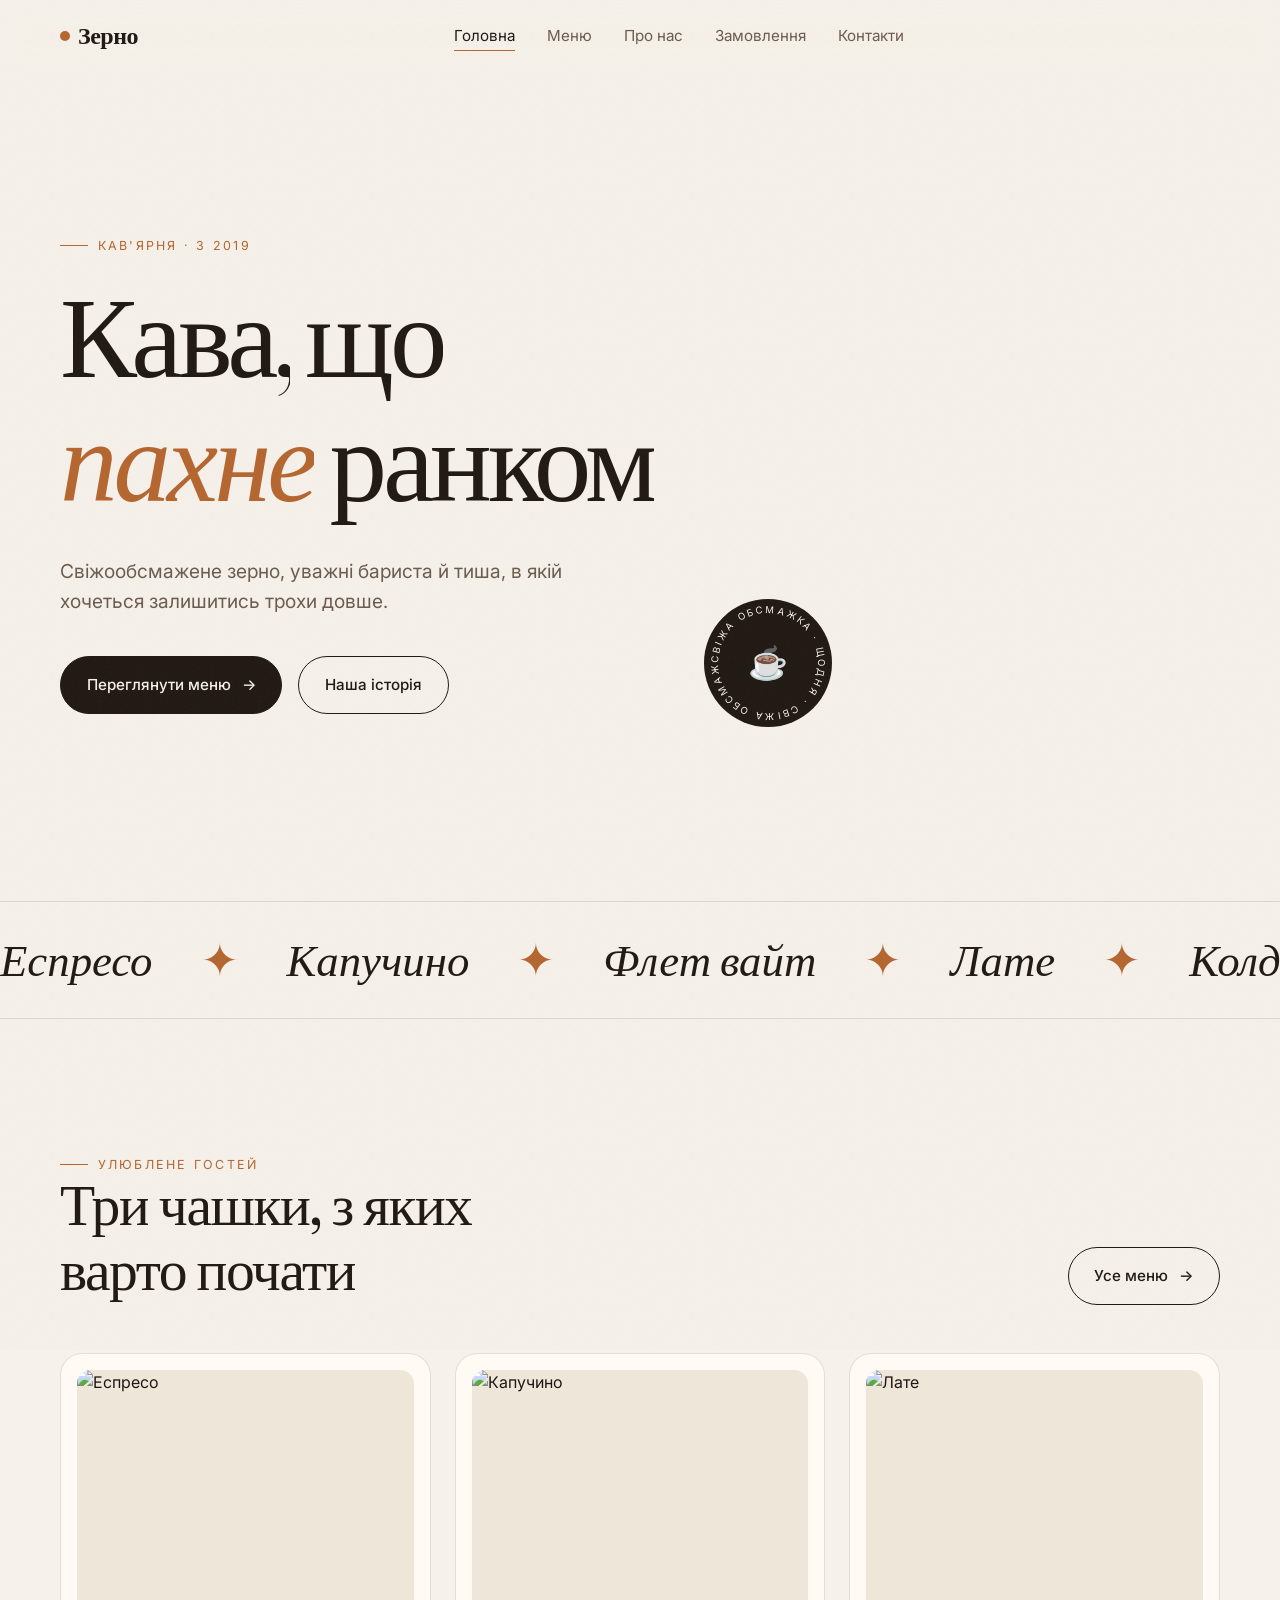
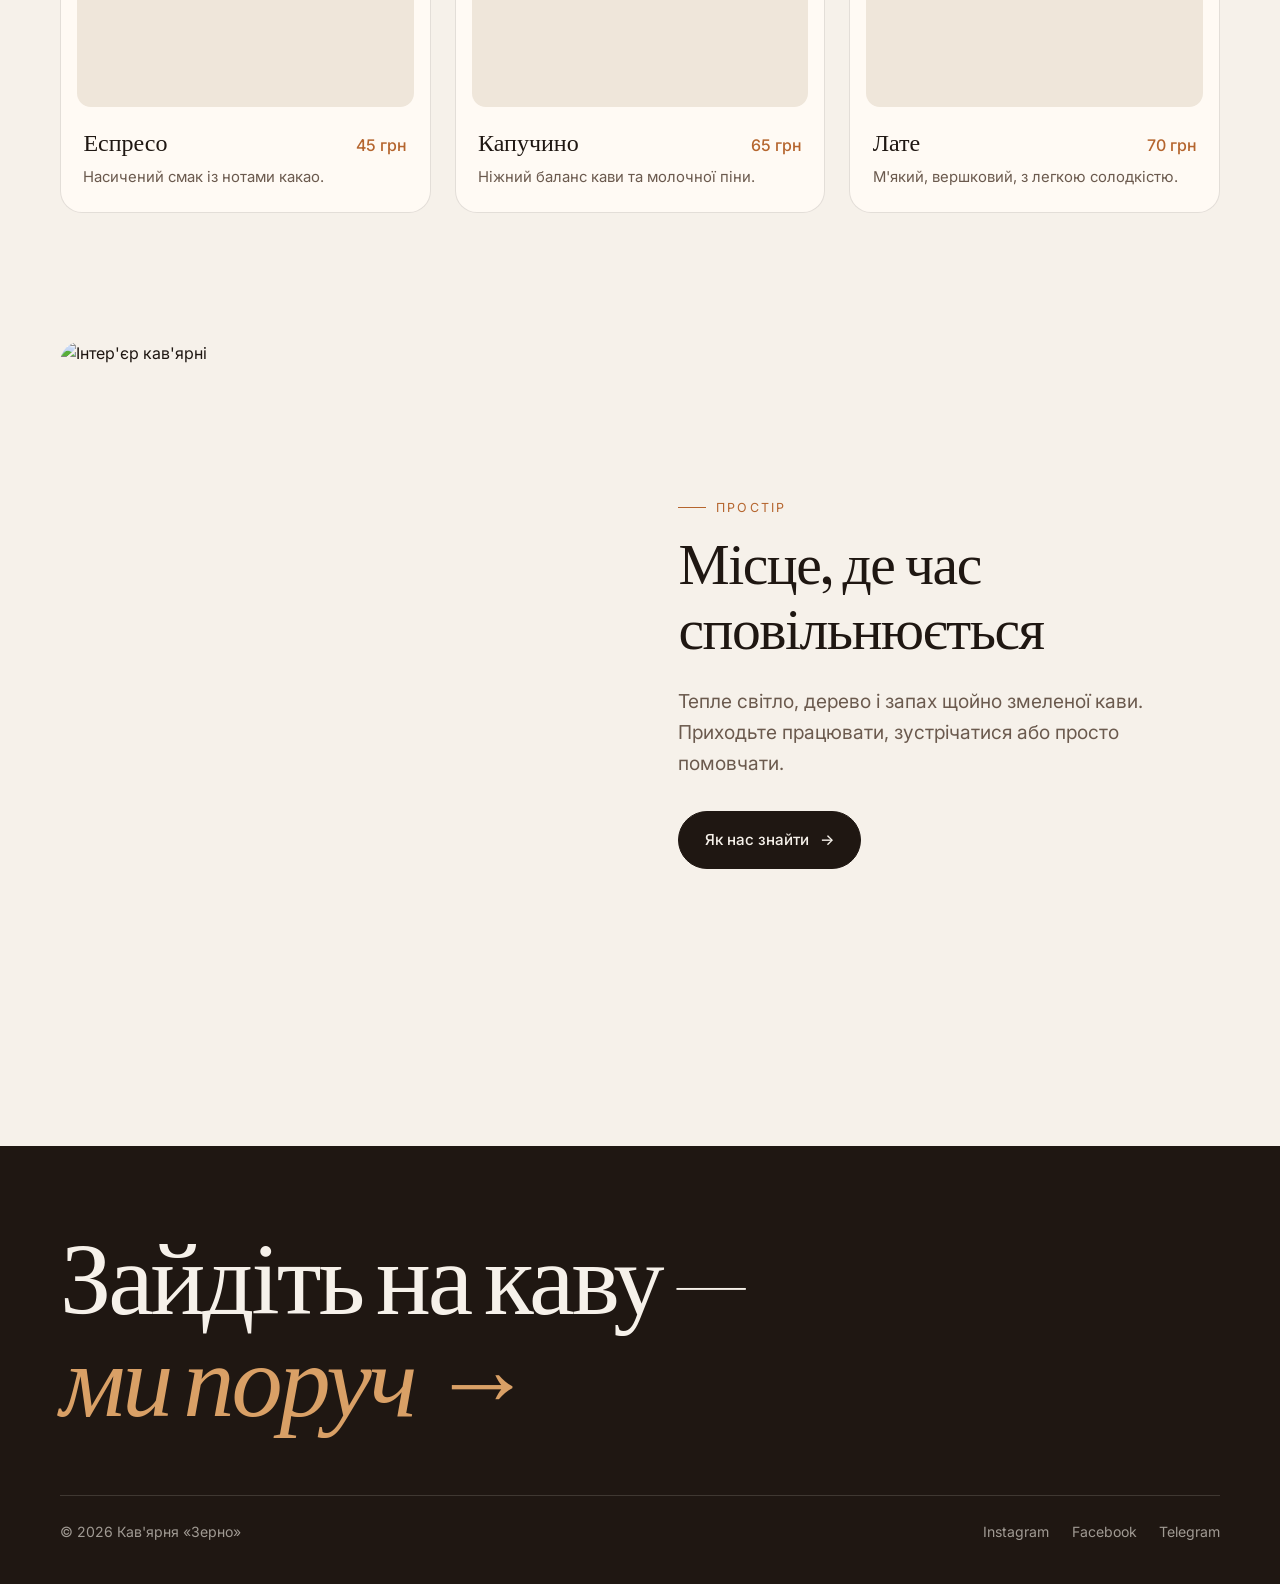
==== commit 4987c8a9: "Firebase: акаунти, двоетапна перевірка, кошик в акаунті й адмін-панель - необов'язковий вхід і реєст" ====
--- a/index.html
+++ b/index.html
@@ -10,6 +10,7 @@
   <link href="https://fonts.googleapis.com/css2?family=Fraunces:ital,opsz,wght@0,9..144,300..600;1,9..144,300..600&family=Inter:wght@400;500&display=swap" rel="stylesheet">
   <link rel="stylesheet" href="css/site.css">
   <script defer src="js/site.js"></script>
+  <script type="module" src="js/app.js"></script>
 </head>
 <body data-page="index">
 <main>
@@ -52,7 +53,7 @@
         </div>
         <a class="btn btn--ghost reveal" href="menu.html">Усе меню <span class="arrow">→</span></a>
       </div>
-      <div class="cards">
+      <div class="cards" id="featured">
         <article class="card reveal">
           <div class="card-img"><img src="foto/папка для файла index.html/еспрессо.jpg" alt="Еспресо" loading="lazy"></div>
           <div class="card-body"><h3>Еспресо</h3><span class="price">45 грн</span></div>
--- a/css/site.css
+++ b/css/site.css
@@ -395,3 +395,205 @@
   .reveal-img img { clip-path: none; }
   @view-transition { navigation: none; }
 }
+
+/* =====================================================================
+   Акаунти, вікно входу, сторінка акаунта, адмін-панель (Firebase)
+   ===================================================================== */
+
+/* Оголошення над шапкою */
+.announce { display: flex; justify-content: center; align-items: center; gap: 1rem; padding: .55rem 2.6rem; position: relative; background: var(--ink); color: var(--bg); font-size: .88rem; text-align: center; animation: drop .6s var(--ease) both; }
+.announce[hidden] { display: none; }
+.announce button { position: absolute; right: .8rem; border: 0; background: none; color: inherit; cursor: pointer; opacity: .7; font-size: .9rem; }
+.announce button:hover { opacity: 1; }
+@keyframes drop { from { transform: translateY(-100%); opacity: 0; } }
+
+/* Кнопка акаунта в шапці */
+.nav-actions { display: flex; align-items: center; gap: .6rem; position: relative; z-index: 2; }
+.account { position: relative; }
+.account-btn {
+  display: inline-flex; align-items: center; gap: .5rem; height: 40px; padding: 0 1.1rem; border-radius: 999px;
+  border: 1px solid var(--line); background: var(--card); cursor: pointer; font-size: .9rem;
+  transition: background .3s, color .3s, border-color .3s;
+}
+.account-btn:hover { background: var(--ink); color: var(--bg); border-color: var(--ink); }
+.account-btn.is-user { padding: 0 .9rem 0 .3rem; }
+.avatar { width: 32px; height: 32px; border-radius: 50%; display: grid; place-items: center; background: var(--accent); color: #fff; font-family: var(--serif); font-size: 1rem; }
+.account-menu {
+  position: absolute; right: 0; top: calc(100% + 10px); min-width: 230px; padding: .5rem;
+  background: var(--card); border: 1px solid var(--line); border-radius: 18px; box-shadow: 0 24px 50px -24px rgba(31, 23, 18, .4);
+  display: grid; transform-origin: top right; animation: pop .35s var(--ease) both;
+}
+.account-menu[hidden] { display: none; }
+.account-menu a, .account-menu button { text-align: left; padding: .65rem .8rem; border-radius: 12px; border: 0; background: none; cursor: pointer; font-size: .93rem; transition: background .25s; }
+.account-menu a:hover, .account-menu button:hover { background: var(--bg-2); }
+.account-email { padding: .5rem .8rem .7rem; margin-bottom: .3rem; border-bottom: 1px solid var(--line); color: var(--ink-soft); font-size: .82rem; overflow: hidden; text-overflow: ellipsis; }
+@keyframes pop { from { opacity: 0; transform: scale(.92) translateY(-6px); } }
+@media (max-width: 760px) { .account-label { display: none; } .account-btn { padding: 0 .9rem; } .account-btn.is-user { padding: 0 .3rem; } }
+
+/* Модальне вікно */
+.modal {
+  width: min(440px, calc(100% - 24px)); max-height: calc(100dvh - 24px); margin: auto; padding: 2rem 1.8rem 1.8rem;
+  border: 1px solid var(--line); border-radius: 26px; background: var(--card); color: var(--ink);
+  box-shadow: 0 40px 90px -30px rgba(31, 23, 18, .5); overflow: auto;
+}
+.modal--wide { width: min(860px, calc(100% - 24px)); }
+.modal[open] { animation: modal-in .5s var(--ease) both; }
+.modal::backdrop { background: rgba(31, 23, 18, .45); backdrop-filter: blur(6px); -webkit-backdrop-filter: blur(6px); animation: fade .4s both; }
+@keyframes modal-in { from { opacity: 0; transform: translateY(24px) scale(.97); } }
+@keyframes fade { from { opacity: 0; } }
+.modal h2 { font-family: var(--serif); font-weight: 400; font-size: 1.9rem; letter-spacing: -.02em; margin: .4rem 0 .6rem; }
+.modal-close { position: absolute; top: 14px; right: 14px; width: 36px; height: 36px; border-radius: 50%; border: 1px solid var(--line); background: none; cursor: pointer; transition: transform .4s var(--ease), background .3s; }
+.modal-close:hover { transform: rotate(90deg); background: var(--bg-2); }
+.modal .btn { width: 100%; justify-content: center; }
+.modal-note { color: var(--ink-soft); font-size: .93rem; margin-bottom: 1.2rem; }
+.modal-note[hidden] { display: none; }
+.modal-actions { display: grid; gap: .7rem; }
+.modal-actions.row { display: flex; flex-wrap: wrap; justify-content: center; }
+.modal-actions.row .btn { width: auto; }
+.view { animation: view-in .45s var(--ease) both; }
+.view[hidden] { display: none; }
+@keyframes view-in { from { opacity: 0; transform: translateX(14px); } }
+
+.seg { display: inline-flex; padding: 4px; border-radius: 999px; background: var(--bg-2); gap: 2px; }
+.seg button { border: 0; background: none; padding: .5rem 1.1rem; border-radius: 999px; cursor: pointer; font-size: .9rem; color: var(--ink-soft); transition: background .35s var(--ease), color .35s; }
+.seg button.is-on { background: var(--ink); color: var(--bg); }
+.seg--small { flex-wrap: wrap; margin-bottom: 1rem; border-radius: 18px; }
+.seg--small button { padding: .4rem .8rem; font-size: .84rem; }
+
+.form-error { margin: -.3rem 0 .8rem; color: #b23a2b; font-size: .88rem; }
+.form-error:empty { margin: 0; }
+.form-error .ok { color: #3a7a4b; }
+.link-btn { border: 0; background: none; padding: .3rem 0; margin-top: .8rem; cursor: pointer; color: var(--ink-soft); font-size: .88rem; text-decoration: underline; text-underline-offset: 3px; transition: color .3s; }
+.link-btn:hover { color: var(--accent); }
+.modal form .link-btn { display: block; margin-inline: auto; }
+.danger, .link-btn.danger { color: #b23a2b; }
+.btn:disabled, .btn.is-busy { opacity: .6; pointer-events: none; }
+.btn.is-busy .arrow { animation: spin 1s linear infinite; display: inline-block; }
+
+/* Вибір способу захисту */
+.choice { border: 0; display: grid; gap: .6rem; margin: .4rem 0 1.2rem; }
+.choice legend { font-size: .85rem; color: var(--ink-soft); margin-bottom: .5rem; }
+.choice-card { display: flex; gap: .8rem; align-items: flex-start; padding: .9rem 1rem; border: 1px solid var(--line); border-radius: 16px; cursor: pointer; transition: border-color .3s, background .3s, transform .4s var(--ease); }
+.choice-card:hover { transform: translateY(-2px); }
+.choice-card:has(input:checked) { border-color: var(--accent); background: color-mix(in srgb, var(--accent) 7%, transparent); }
+.choice-card input { accent-color: var(--accent); margin-top: .25rem; }
+.choice-card b { display: block; font-weight: 500; font-size: .95rem; }
+.choice-card small { color: var(--ink-soft); font-size: .84rem; }
+
+/* Кроки Google Authenticator */
+.steps { padding-left: 1.2rem; display: grid; gap: .8rem; margin-bottom: 1.2rem; font-size: .93rem; }
+.steps li::marker { color: var(--accent); font-family: var(--serif); }
+.qr { width: 200px; height: 200px; margin: .8rem 0; padding: 8px; background: #fff; border-radius: 16px; border: 1px solid var(--line); display: grid; place-items: center; animation: pop .5s var(--ease) both; }
+.qr img, .qr canvas { display: block; }
+.manual summary { cursor: pointer; color: var(--ink-soft); font-size: .86rem; }
+.secret { display: block; margin-top: .6rem; padding: .7rem .9rem; border-radius: 12px; background: var(--bg-2); font-size: .92rem; letter-spacing: .06em; word-break: break-all; }
+
+/* Емодзі замість фото */
+.emoji { font-size: 1.6rem; line-height: 1; }
+.emoji--big { font-size: 5rem; display: grid; place-items: center; width: 100%; height: 100%; }
+.order-thumb { width: 60px; height: 60px; border-radius: 14px; overflow: hidden; background: var(--bg-2); display: grid; place-items: center; }
+.order-thumb img { width: 100%; height: 100%; object-fit: cover; }
+
+/* Оформлення замовлення */
+.checkout { margin-top: 1.2rem; }
+.checkout textarea { min-height: 80px; }
+.checkout-actions { display: flex; gap: .8rem; flex-wrap: wrap; }
+.checkout .small { margin-top: .8rem; }
+.small { font-size: .86rem; }
+
+/* Сторінка акаунта */
+.page-hero--small .display { font-size: clamp(2.6rem, 7vw, 5.5rem); }
+.empty-panel { text-align: center; max-width: 560px; margin-inline: auto; padding: 3rem 2rem; }
+.empty-panel .cup { font-size: 2.8rem; display: block; animation: float 3s ease-in-out infinite; }
+.empty-panel h2 { margin: .8rem 0 .4rem; }
+.empty-panel p { margin-bottom: 1.6rem; }
+.account-grid { display: grid; grid-template-columns: 1fr 1.1fr; gap: 1.5rem; align-items: start; }
+.stack { display: grid; gap: 1.5rem; }
+.stack > .btn { justify-self: start; }
+.panel .btn { margin-top: .4rem; }
+.kv { display: flex; justify-content: space-between; align-items: center; gap: 1rem; flex-wrap: wrap; padding: .7rem 0; border-bottom: 1px solid var(--line); }
+.kv:last-of-type { margin-bottom: 1rem; }
+.kv > span:first-child { color: var(--ink-soft); font-size: .9rem; }
+.kv .link-btn { margin: 0 0 0 .5rem; }
+.status { display: inline-flex; align-items: center; gap: .4rem; padding: .2rem .7rem; border-radius: 999px; font-size: .78rem; font-weight: 500; background: var(--bg-2); white-space: nowrap; }
+.status::before { content: ""; width: 7px; height: 7px; border-radius: 50%; background: currentColor; }
+.st-new { color: #a8561f; background: #f7e6d6; }
+.st-prep { color: #8a6a12; background: #f5ecc8; }
+.st-ready { color: #2f7a47; background: #dcefdf; }
+.st-done { color: #5b5049; background: #ebe4dc; }
+.st-cancel { color: #9c3326; background: #f3dcd8; }
+#sec-2fa p { margin-bottom: .6rem; }
+
+.orders { display: grid; gap: .8rem; }
+.order-card { padding: 1.1rem 1.2rem; border-radius: 18px; border: 1px solid var(--line); background: var(--bg); animation: item-in .6s var(--ease) both; }
+.order-card header, .order-card footer { display: flex; justify-content: space-between; align-items: center; gap: .8rem; }
+.order-card header b { font-family: var(--serif); font-weight: 400; font-size: 1.2rem; }
+.order-card > p { margin: .3rem 0; }
+.order-card footer { margin-top: .6rem; padding-top: .6rem; border-top: 1px dashed var(--line); }
+.order-card footer .link-btn { margin: 0; }
+.order-lines { list-style: none; margin: .5rem 0; font-size: .92rem; }
+.order-lines li { display: flex; justify-content: space-between; gap: 1rem; padding: .2rem 0; }
+
+/* Адмін-панель */
+.admin-tabs { margin-bottom: 2rem; }
+.admin-tabs .count { display: inline-grid; place-items: center; min-width: 20px; height: 20px; padding: 0 6px; margin-left: .3rem; border-radius: 999px; background: var(--accent); color: #fff; font-size: .72rem; }
+.admin-tabs .count[hidden] { display: none; }
+[data-pane][hidden] { display: none; }
+.admin-bar { display: flex; justify-content: space-between; align-items: end; gap: 1rem; flex-wrap: wrap; margin-bottom: 1.4rem; }
+.admin-bar-actions { display: flex; gap: .7rem; flex-wrap: wrap; }
+.h3 { font-family: var(--serif); font-weight: 400; font-size: 1.8rem; letter-spacing: -.02em; }
+.admin-list { display: grid; gap: .6rem; margin-bottom: 1.5rem; }
+.admin-row {
+  display: grid; grid-template-columns: 56px 1fr auto auto; gap: 1rem; align-items: center;
+  padding: .7rem 1rem .7rem .7rem; border-radius: 18px; background: var(--card); border: 1px solid var(--line);
+  animation: item-in .5s var(--ease) both; transition: opacity .3s, box-shadow .4s var(--ease);
+}
+.admin-row:hover { box-shadow: 0 18px 40px -26px rgba(31, 23, 18, .4); }
+.admin-row.is-off { opacity: .55; }
+.admin-row .thumb { width: 56px; height: 56px; border-radius: 14px; overflow: hidden; background: var(--bg-2); display: grid; place-items: center; }
+.admin-row .thumb img { width: 100%; height: 100%; object-fit: cover; }
+.admin-row-main { display: grid; min-width: 0; }
+.admin-row-main b { font-family: var(--serif); font-weight: 400; font-size: 1.15rem; overflow: hidden; text-overflow: ellipsis; white-space: nowrap; }
+.admin-row .price { font-weight: 500; white-space: nowrap; }
+.tag { color: var(--accent); }
+.tag--off { color: #9c3326; }
+.row-actions { display: flex; gap: .3rem; }
+.icon-btn { width: 38px; height: 38px; border-radius: 50%; border: 1px solid var(--line); background: none; cursor: pointer; font-size: 1rem; transition: background .3s, color .3s, transform .4s var(--ease); }
+.icon-btn:hover { background: var(--ink); color: var(--bg); transform: translateY(-2px); }
+.icon-btn.danger:hover { background: #b23a2b; border-color: #b23a2b; color: #fff; }
+
+.editor-grid { display: grid; grid-template-columns: 1fr 1fr; gap: 1.6rem; margin-top: 1rem; }
+.editor-foot { grid-column: 1 / -1; display: flex; justify-content: flex-end; align-items: center; gap: .8rem; flex-wrap: wrap; }
+.editor-foot .form-error { margin: 0 auto 0 0; }
+.modal .editor-foot .btn, .panel .editor-foot .btn { width: auto; margin: 0; }
+[data-k-pane][hidden] { display: none; }
+.two { display: grid; grid-template-columns: 1fr 1fr; gap: .8rem; }
+.check { display: flex; align-items: center; gap: .6rem; margin: .5rem 0; font-size: .93rem; cursor: pointer; }
+.check input { width: 18px; height: 18px; accent-color: var(--accent); }
+.label { font-size: .8rem; letter-spacing: .14em; text-transform: uppercase; color: var(--accent); margin-bottom: .7rem; }
+.file-drop { position: relative; display: grid; place-items: center; min-height: 92px; padding: 1rem; margin-bottom: 1.2rem; border: 1.5px dashed var(--line); border-radius: 16px; text-align: center; color: var(--ink-soft); font-size: .88rem; cursor: pointer; transition: border-color .3s, background .3s; }
+.file-drop:hover { border-color: var(--accent); background: color-mix(in srgb, var(--accent) 5%, transparent); }
+.file-drop input { position: absolute; opacity: 0; width: 1px; height: 1px; }
+.preview-img { aspect-ratio: 4 / 3; border-radius: 18px; overflow: hidden; background: var(--bg-2); display: grid; place-items: center; }
+.preview-img img { width: 100%; height: 100%; object-fit: cover; animation: fade .5s both; }
+
+.settings-grid { display: grid; grid-template-columns: 1fr 1fr; gap: 1rem 2rem; }
+.span-2 { grid-column: 1 / -1; }
+.add-admin-row { display: flex; gap: .8rem; align-items: flex-start; flex-wrap: wrap; margin-top: .8rem; }
+.add-admin-row .field { flex: 1 1 260px; margin: 0; }
+.add-admin-row .btn { margin: 0; }
+.field--inline { margin: 0; min-width: 200px; }
+.status-select { padding: .35rem .8rem; border-radius: 999px; border: 1px solid var(--line); background: var(--card); cursor: pointer; font-size: .85rem; }
+
+@media (max-width: 960px) {
+  .account-grid, .editor-grid, .settings-grid { grid-template-columns: 1fr; }
+}
+@media (max-width: 600px) {
+  .admin-row { grid-template-columns: 48px 1fr auto; }
+  .admin-row .thumb { width: 48px; height: 48px; }
+  .admin-row .price { grid-column: 2; grid-row: 2; }
+  .admin-row .row-actions { grid-column: 3; grid-row: 1 / 3; flex-direction: column; }
+  .order-item .order-thumb { grid-row: 1 / 3; width: 52px; height: 52px; }
+  .two { grid-template-columns: 1fr; }
+  .modal { padding: 1.8rem 1.2rem 1.4rem; }
+}
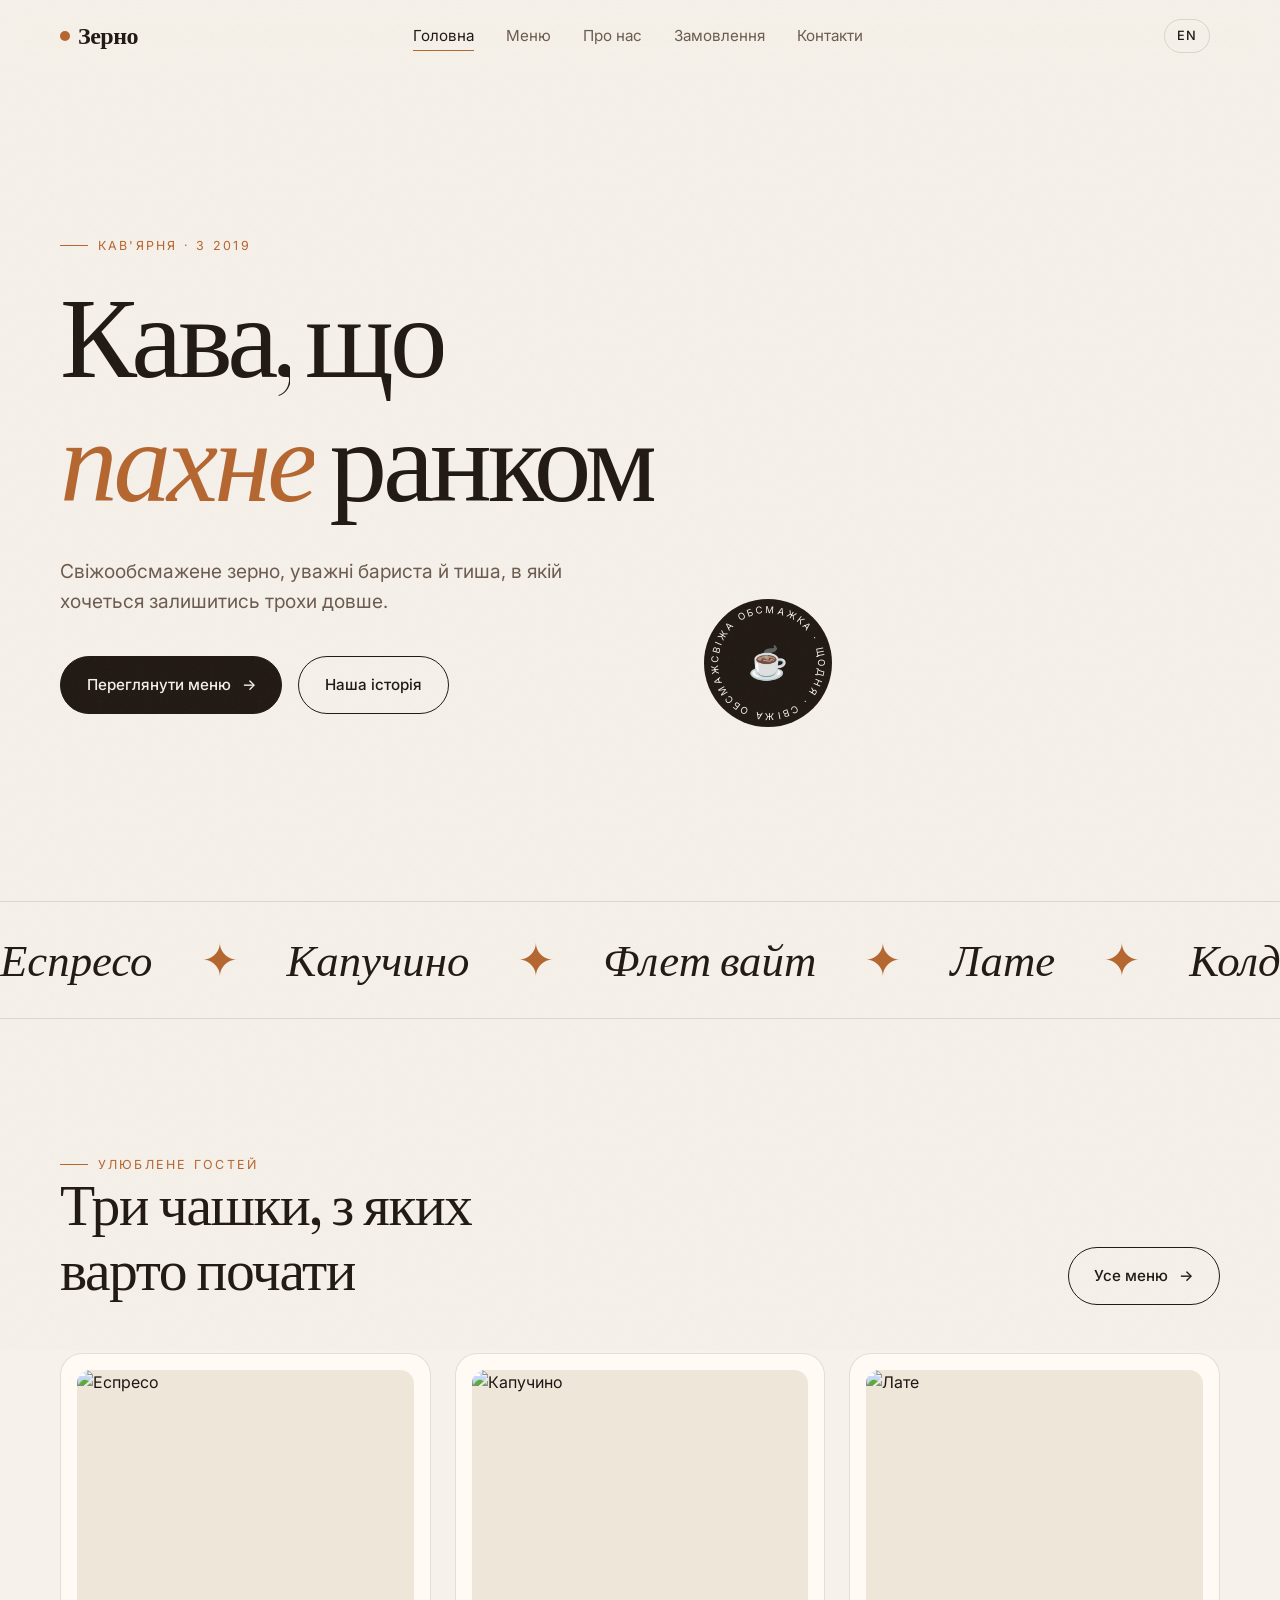
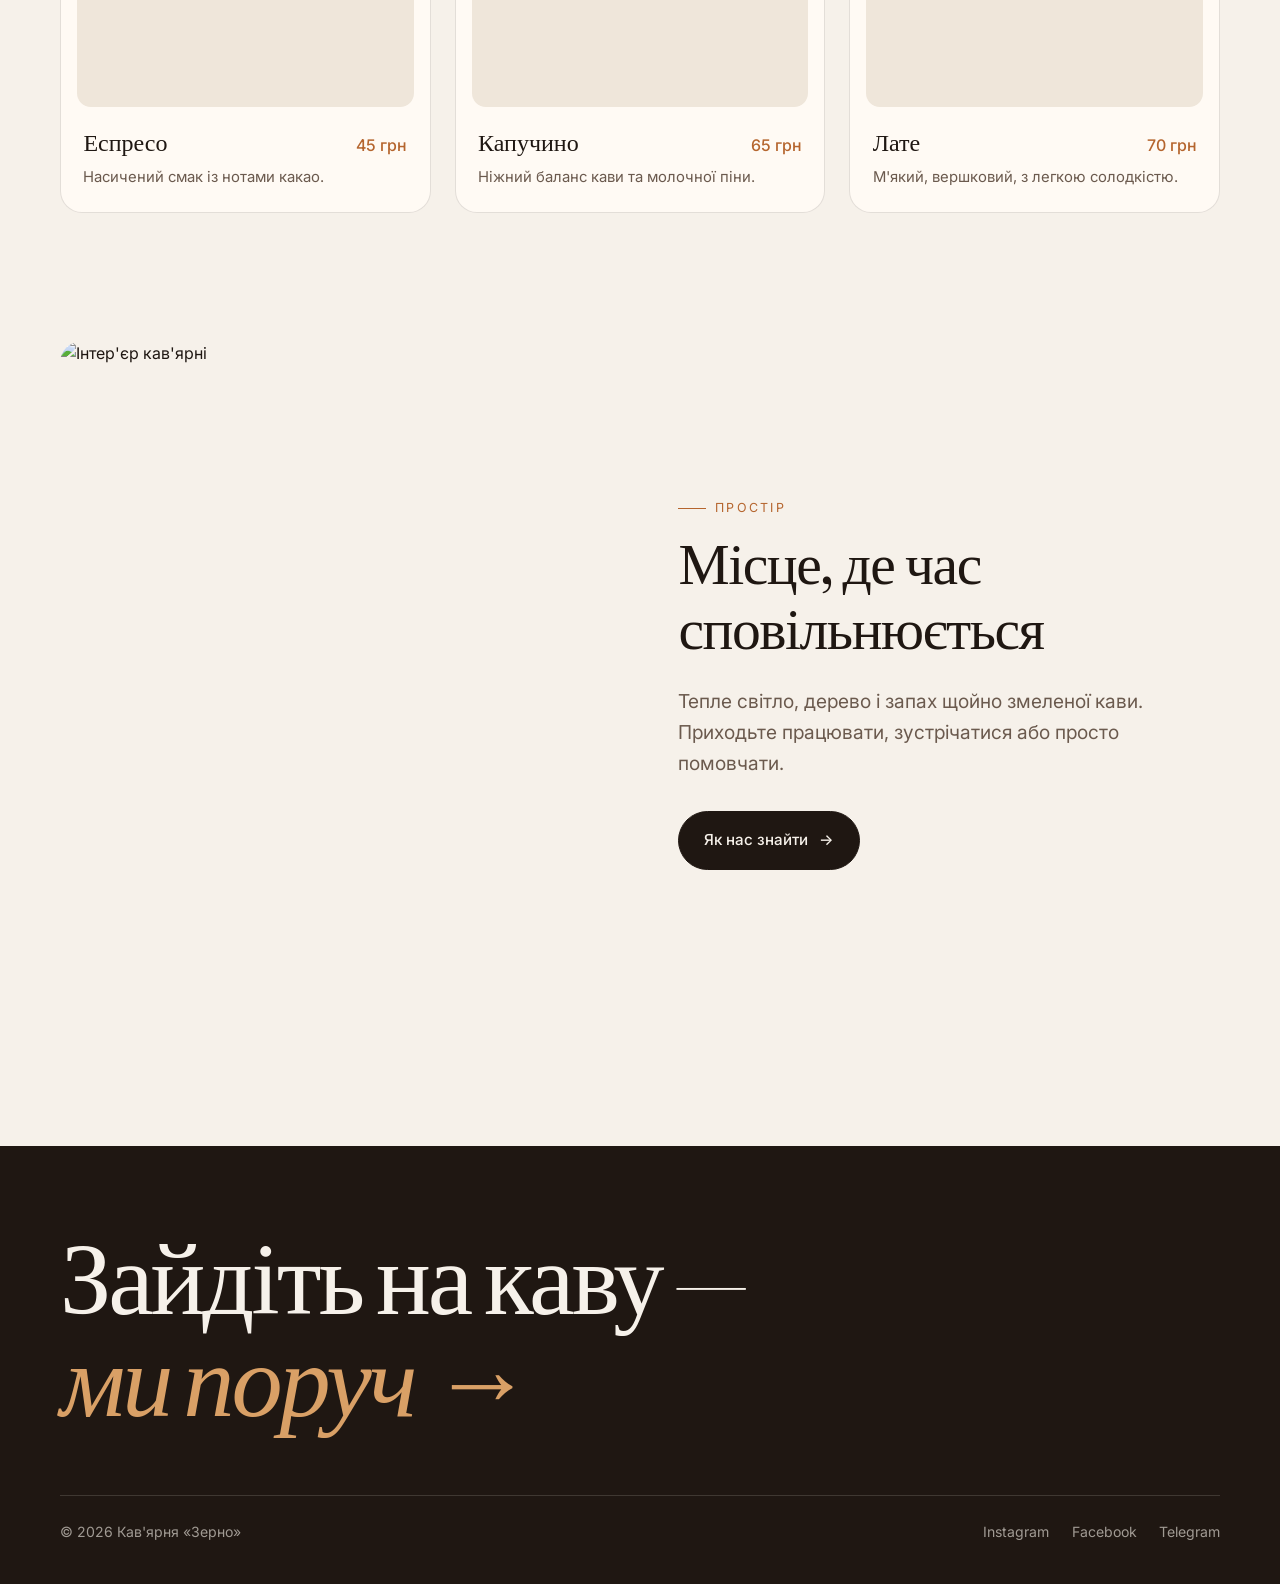
==== commit 32772aab: "Перемикач мов UA/EN Словник у js/i18n.js перекладає сторінки на англійську без зміни HTML, включно з" ====
--- a/index.html
+++ b/index.html
@@ -9,6 +9,7 @@
   <link rel="preconnect" href="https://fonts.gstatic.com" crossorigin>
   <link href="https://fonts.googleapis.com/css2?family=Fraunces:ital,opsz,wght@0,9..144,300..600;1,9..144,300..600&family=Inter:wght@400;500&display=swap" rel="stylesheet">
   <link rel="stylesheet" href="css/site.css">
+  <script defer src="js/i18n.js"></script>
   <script defer src="js/site.js"></script>
   <script type="module" src="js/app.js"></script>
 </head>
--- a/css/site.css
+++ b/css/site.css
@@ -597,3 +597,12 @@
   .two { grid-template-columns: 1fr; }
   .modal { padding: 1.8rem 1.2rem 1.4rem; }
 }
+
+/* ---------- Перемикач мови ---------- */
+.lang-switch {
+  margin-left: 1.6rem; padding: .35rem .75rem; border-radius: 999px; border: 1px solid var(--line);
+  background: none; cursor: pointer; font-size: .8rem; font-weight: 500; letter-spacing: .08em;
+  transition: background .3s, color .3s, border-color .3s;
+}
+.lang-switch:hover { background: var(--ink); color: var(--bg); border-color: var(--ink); }
+@media (max-width: 760px) { .lang-switch { margin-left: auto; margin-right: .4rem; position: relative; z-index: 2; } }
